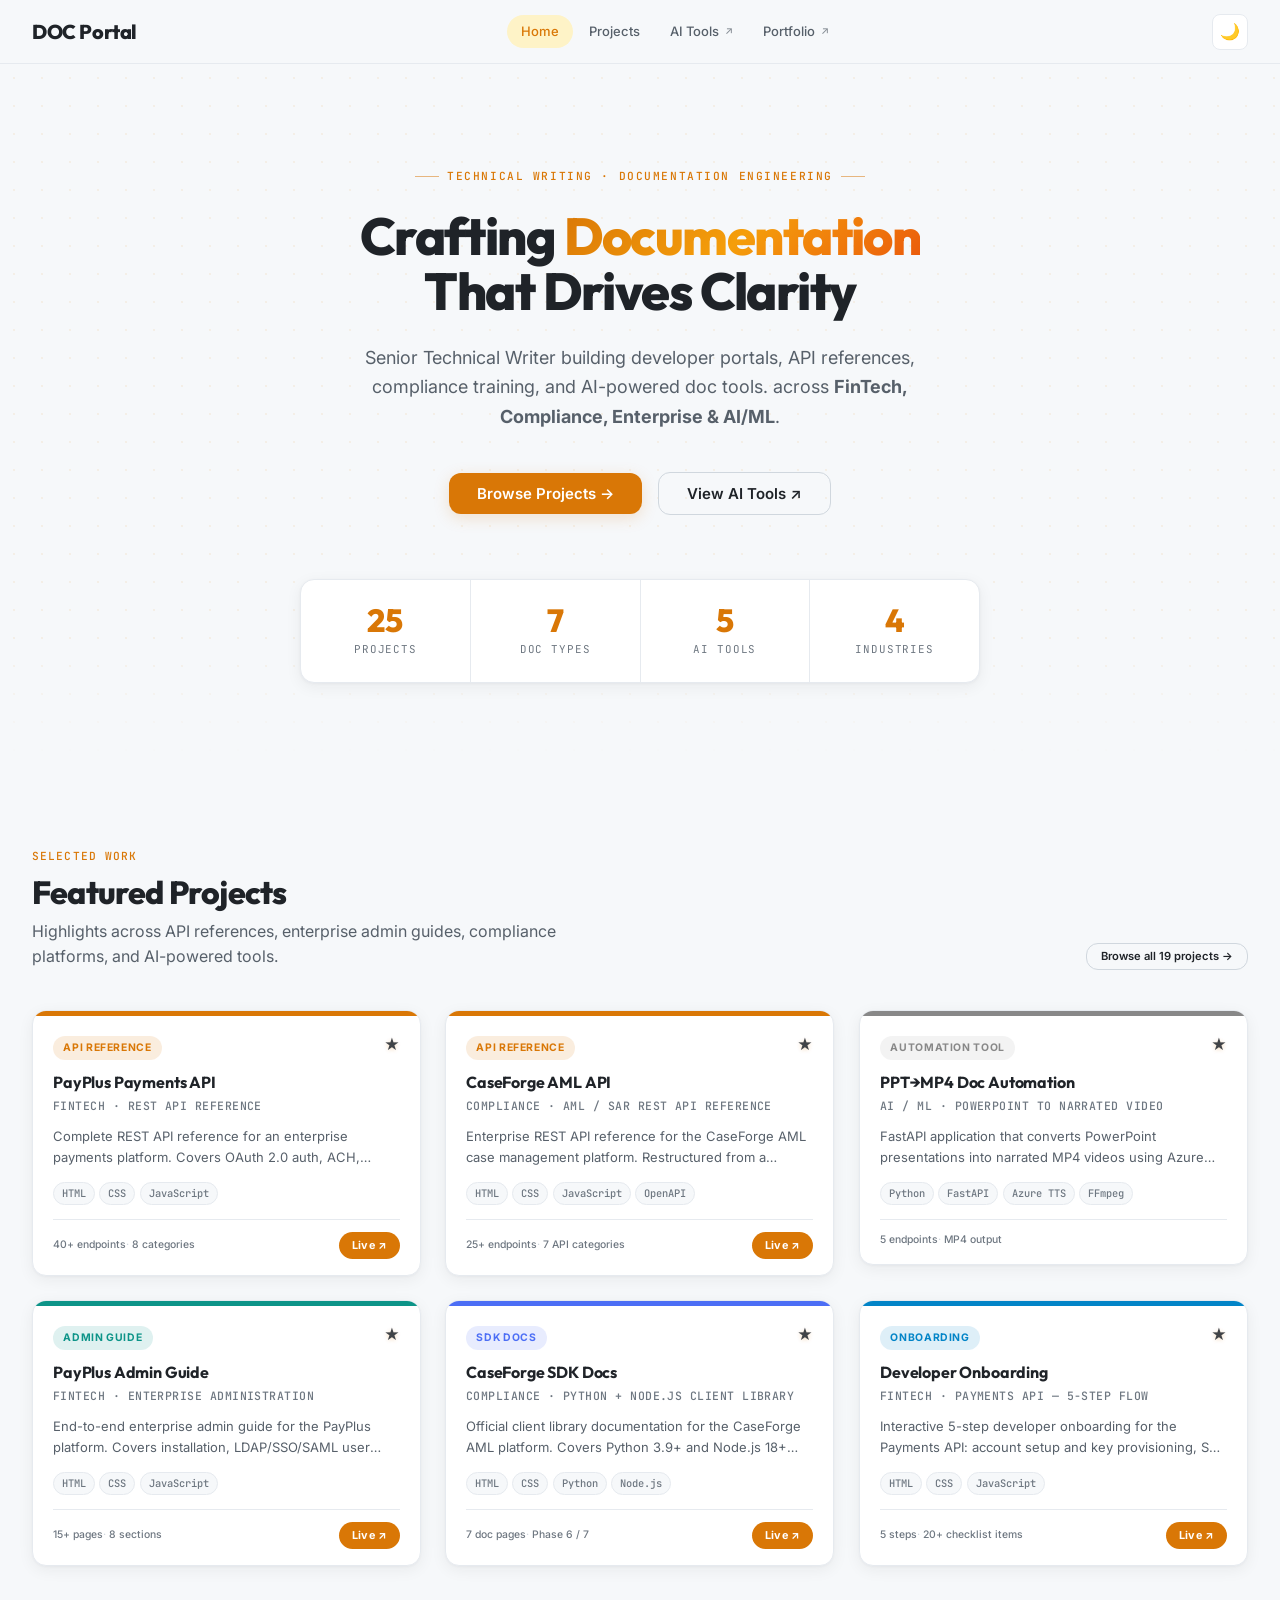
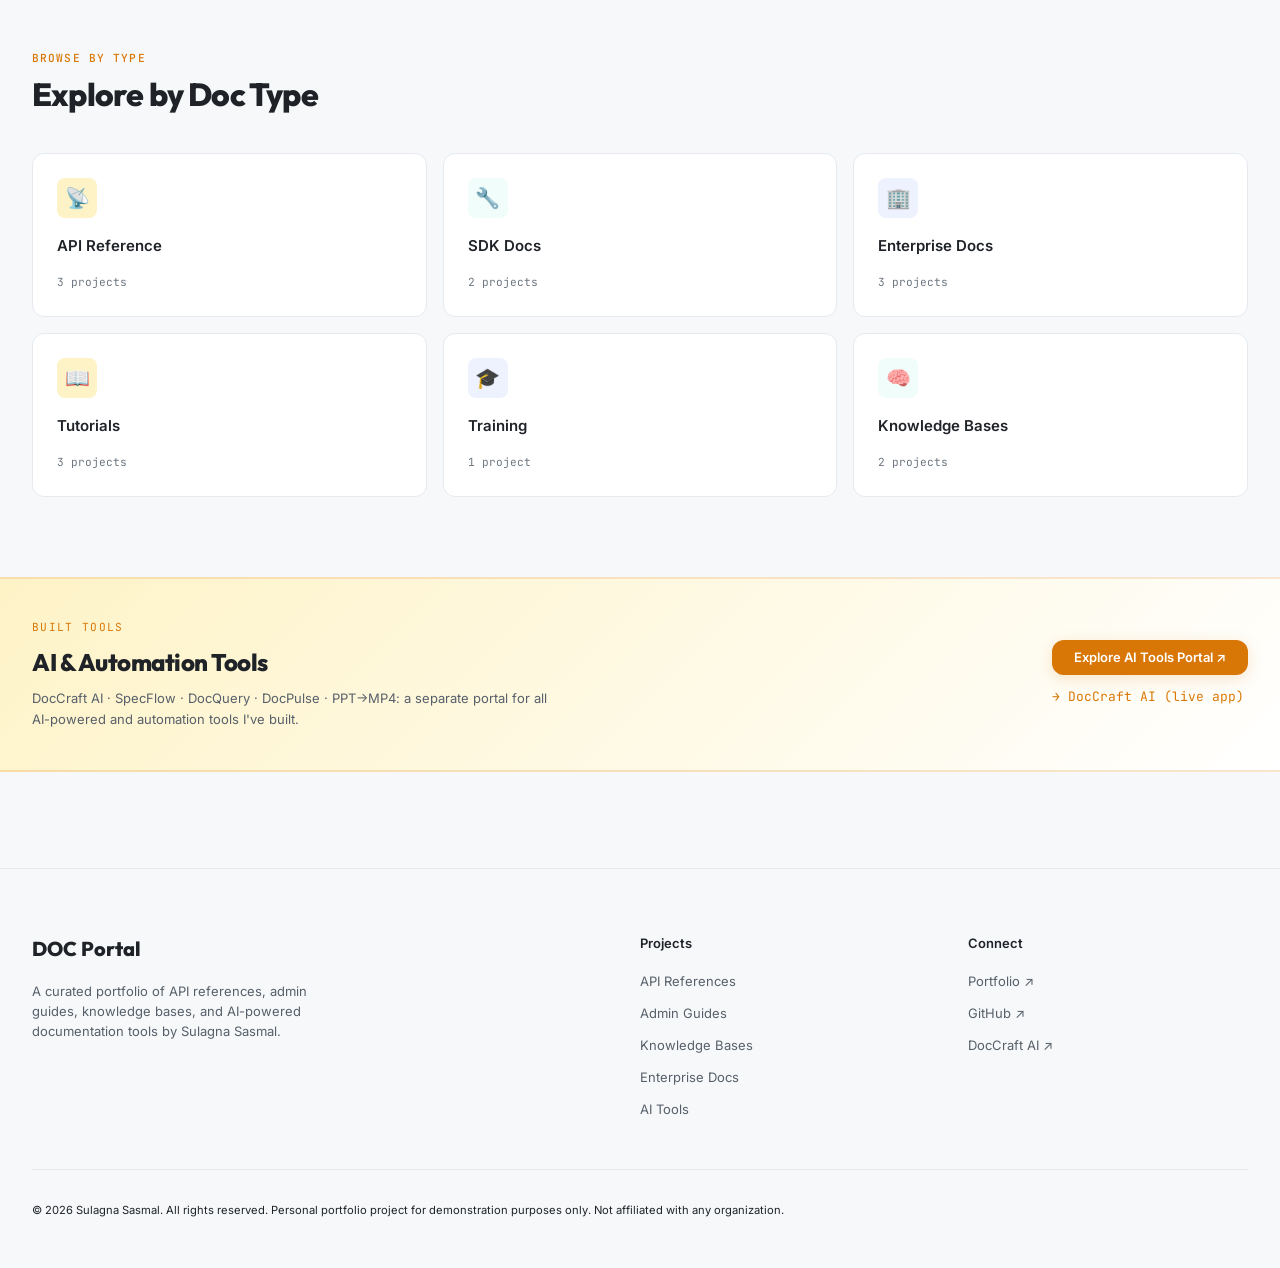
==== index.html @ cbc50df8 "feat: add footer legal line, dynamic year; fix em dashes in visible content - Add .footer-bottom CSS" ====
<!DOCTYPE html>
<html lang="en" data-theme="light">
<head>
  <meta charset="UTF-8" />
  <meta name="viewport" content="width=device-width, initial-scale=1.0" />
  <title>DOC Portal: Technical Documentation Portfolio by Sulagna Sasmal</title>
  <meta name="description" content="A curated portfolio of API references, admin guides, knowledge bases, and AI-powered documentation tools by Sulagna Sasmal, Technical Writer & Documentation Engineer." />

  <!-- Open Graph -->
  <meta property="og:title" content="DOC Portal: Technical Documentation Portfolio" />
  <meta property="og:description" content="API references, admin guides, knowledge bases, enterprise docs, and AI tools by Sulagna Sasmal." />
  <meta property="og:type" content="website" />

  <!-- Favicon -->
  <link rel="icon" href="data:image/svg+xml,<svg xmlns='http://www.w3.org/2000/svg' viewBox='0 0 32 32'><text y='26' font-size='28'>📚</text></svg>" />

  <!-- Styles -->
  <link rel="stylesheet" href="assets/css/tokens.css" />
  <link rel="stylesheet" href="assets/css/layout.css" />
  <link rel="stylesheet" href="assets/css/components.css" />

  <!-- Theme: apply before paint -->
  <script src="assets/js/theme.js"></script>
</head>
<body>

<!-- ══════════════════════════════════════════════════════════
     NAV
════════════════════════════════════════════════════════════ -->
<nav class="nav" role="navigation" aria-label="Main navigation">
  <div class="nav-inner">
    <a href="index.html" class="nav-brand">DOC Portal</a>
    <div class="nav-links">
      <a href="index.html"  class="nav-link active">Home</a>
      <a href="projects.html" class="nav-link">Projects</a>
      <a href="https://sulagnasasmal.github.io/ai-doc-tools/" class="nav-link nav-link-external" target="_blank" rel="noopener">AI Tools</a>
      <a href="https://sulagnasasmal.com/" class="nav-link nav-link-external" target="_blank" rel="noopener">Portfolio</a>
    </div>
    <div class="nav-actions">
      <button class="theme-toggle" id="theme-toggle" aria-label="Toggle theme">🌙</button>
    </div>
  </div>
</nav>

<!-- ══════════════════════════════════════════════════════════
     HERO — Full-width, centered, with dot-grid pattern
════════════════════════════════════════════════════════════ -->
<section class="hero">
  <div class="container" style="text-align:center;">

    <p class="hero-eyebrow">Technical Writing · Documentation Engineering</p>

    <h1 class="hero-title">
      Crafting <span class="gradient-word">Documentation</span><br/>
      That Drives Clarity
    </h1>

    <p class="hero-sub">
      Senior Technical Writer building developer portals, API references, compliance training, and AI-powered doc tools.
      across <strong>FinTech, Compliance, Enterprise &amp; AI/ML</strong>.
    </p>

    <div class="hero-ctas">
      <a href="projects.html" class="btn btn-primary" style="font-size:var(--text-base); padding:13px 28px;">
        Browse Projects →
      </a>
      <a href="https://sulagnasasmal.github.io/ai-doc-tools/" class="btn btn-outline" style="font-size:var(--text-base); padding:13px 28px;" target="_blank" rel="noopener">
        View AI Tools ↗
      </a>
    </div>

    <!-- Stats row -->
    <div class="hero-stats">
      <div class="hero-stat-item">
        <div class="hero-stat-num">25</div>
        <div class="hero-stat-label">Projects</div>
      </div>
      <div class="hero-stat-item">
        <div class="hero-stat-num">7</div>
        <div class="hero-stat-label">Doc Types</div>
      </div>
      <div class="hero-stat-item">
        <div class="hero-stat-num">5</div>
        <div class="hero-stat-label">AI Tools</div>
      </div>
      <div class="hero-stat-item">
        <div class="hero-stat-num">4</div>
        <div class="hero-stat-label">Industries</div>
      </div>
    </div>

  </div>
</section>

<!-- ══════════════════════════════════════════════════════════
     FEATURED WORK — 3-col card grid
════════════════════════════════════════════════════════════ -->
<section id="featured-projects" style="padding-top:var(--sp-10); padding-bottom:var(--sp-10);">
  <div class="container">

    <div class="section-header" style="display:flex; align-items:flex-end; justify-content:space-between; flex-wrap:wrap; gap:1rem; margin-bottom:var(--sp-5);">
      <div>
        <span class="section-eyebrow">Selected Work</span>
        <h2 class="section-title">Featured Projects</h2>
        <p class="section-sub">Highlights across API references, enterprise admin guides, compliance platforms, and AI-powered tools.</p>
      </div>
      <a href="projects.html" class="btn btn-outline btn-sm" style="flex-shrink:0;">Browse all 19 projects →</a>
    </div>

    <!-- Card grid — populated by inline script below -->
    <div class="featured-grid" id="featured-grid"></div>

  </div>
</section>

<!-- ══════════════════════════════════════════════════════════
     CATEGORY TILES — Browse by Type
════════════════════════════════════════════════════════════ -->
<section class="category-strip" style="padding-top:0; padding-bottom:var(--sp-10);">
  <div class="container">
    <div class="section-header">
      <span class="section-eyebrow">Browse by Type</span>
      <h2 class="section-title">Explore by Doc Type</h2>
    </div>
    <div class="category-grid">

      <button class="category-tile" onclick="location.href='projects.html?type=api'" aria-label="API Reference projects">
        <div class="category-tile-icon amber">📡</div>
        <div class="category-tile-label">API Reference</div>
        <div class="category-tile-count">3 projects</div>
      </button>

      <button class="category-tile" onclick="location.href='projects.html?type=sdk'" aria-label="SDK Docs projects">
        <div class="category-tile-icon teal">🔧</div>
        <div class="category-tile-label">SDK Docs</div>
        <div class="category-tile-count">2 projects</div>
      </button>

      <button class="category-tile" onclick="location.href='projects.html?type=enterprise'" aria-label="Enterprise Docs projects">
        <div class="category-tile-icon indigo">🏢</div>
        <div class="category-tile-label">Enterprise Docs</div>
        <div class="category-tile-count">3 projects</div>
      </button>

      <button class="category-tile" onclick="location.href='projects.html?type=tutorial'" aria-label="Tutorial projects">
        <div class="category-tile-icon amber">📖</div>
        <div class="category-tile-label">Tutorials</div>
        <div class="category-tile-count">3 projects</div>
      </button>

      <button class="category-tile" onclick="location.href='projects.html?type=training'" aria-label="Training projects">
        <div class="category-tile-icon indigo">🎓</div>
        <div class="category-tile-label">Training</div>
        <div class="category-tile-count">1 project</div>
      </button>

      <button class="category-tile" onclick="location.href='projects.html?type=kb'" aria-label="Knowledge Base projects">
        <div class="category-tile-icon teal">🧠</div>
        <div class="category-tile-label">Knowledge Bases</div>
        <div class="category-tile-count">2 projects</div>
      </button>

    </div>
  </div>
</section>

<!-- ══════════════════════════════════════════════════════════
     AI TOOLS TEASER STRIP
════════════════════════════════════════════════════════════ -->
<div style="background: linear-gradient(135deg, var(--amber-light, #fffbeb) 0%, var(--bg-card, #fff) 100%); border-top: 2px solid rgba(217,119,6,0.18); border-bottom: 2px solid rgba(217,119,6,0.18); padding: 2.5rem 0;">
  <div class="container">
    <div style="display:flex; align-items:center; justify-content:space-between; flex-wrap:wrap; gap:1.5rem;">
      <div>
        <p style="font-family:var(--font-mono); font-size:var(--text-xs); color:var(--amber); text-transform:uppercase; letter-spacing:.12em; margin-bottom:0.4rem;">Built Tools</p>
        <h2 style="font-family:var(--font-display); font-weight:800; font-size:var(--text-2xl); color:var(--text); letter-spacing:-0.02em; margin-bottom:0.4rem;">AI &amp; Automation Tools</h2>
        <p style="font-size:var(--text-sm); color:var(--text-secondary); max-width:520px;">
          DocCraft AI · SpecFlow · DocQuery · DocPulse · PPT→MP4: a separate portal for all AI-powered and automation tools I've built.
        </p>
      </div>
      <div style="display:flex; flex-direction:column; gap:0.75rem; align-items:flex-start;">
        <a href="https://sulagnasasmal.github.io/ai-doc-tools/" class="btn btn-primary" target="_blank" rel="noopener">Explore AI Tools Portal ↗</a>
        <a href="https://doccraft-ten.vercel.app/" style="font-size:var(--text-sm); color:var(--amber); text-decoration:none; font-family:var(--font-mono);" target="_blank" rel="noopener">→ DocCraft AI (live app)</a>
      </div>
    </div>
  </div>
</div>

<!-- ══════════════════════════════════════════════════════════
     FOOTER
════════════════════════════════════════════════════════════ -->
<footer class="footer">
  <div class="container">
    <div class="footer-inner">
      <div class="footer-brand">
        <div class="footer-logo">DOC Portal</div>
        <p class="footer-tagline">A curated portfolio of API references, admin guides, knowledge bases, and AI-powered documentation tools by Sulagna Sasmal.</p>
      </div>
      <div>
        <p class="footer-col-title">Projects</p>
        <ul class="footer-links">
          <li><a href="projects.html?type=api" class="footer-link">API References</a></li>
          <li><a href="projects.html?type=admin" class="footer-link">Admin Guides</a></li>
          <li><a href="projects.html?type=kb" class="footer-link">Knowledge Bases</a></li>
          <li><a href="projects.html?type=enterprise" class="footer-link">Enterprise Docs</a></li>
          <li><a href="projects.html?type=ai-tool" class="footer-link">AI Tools</a></li>
        </ul>
      </div>
      <div>
        <p class="footer-col-title">Connect</p>
        <ul class="footer-links">
          <li><a href="https://sulagnasasmal.com/" class="footer-link" target="_blank" rel="noopener">Portfolio ↗</a></li>
          <li><a href="https://github.com/sulagnasasmal" class="footer-link" target="_blank" rel="noopener">GitHub ↗</a></li>
          <li><a href="https://doccraft-ten.vercel.app/" class="footer-link" target="_blank" rel="noopener">DocCraft AI ↗</a></li>
        </ul>
      </div>
    </div>
    <div class="footer-bottom">
      <span>&copy; <span id="footer-yr"></span> Sulagna Sasmal. All rights reserved. Personal portfolio project for demonstration purposes only. Not affiliated with any organization.</span>
    </div>
  </div>
</footer>
<script>var e=document.getElementById("footer-yr");if(e)e.textContent=new Date().getFullYear();</script>

<!-- ══════════════════════════════════════════════════════════
     FEATURED PROJECTS — inline script (no external deps)
════════════════════════════════════════════════════════════ -->
<script>
(function(){
  var TM = {
    'api':        { l:'API Reference',    c:'#d97706', b:'rgba(217,119,6,0.13)',  rgb:'217,119,6'   },
    'sdk':        { l:'SDK Docs',         c:'#4c6ef5', b:'rgba(76,110,245,0.13)', rgb:'76,110,245'  },
    'admin':      { l:'Admin Guide',      c:'#0d9488', b:'rgba(13,148,136,0.13)', rgb:'13,148,136'  },
    'onboarding': { l:'Onboarding',       c:'#0284c7', b:'rgba(2,132,199,0.13)',  rgb:'2,132,199'   },
    'tutorial':   { l:'Tutorial',         c:'#059669', b:'rgba(5,150,105,0.13)',  rgb:'5,150,105'   },
    'training':   { l:'Training',         c:'#7c3aed', b:'rgba(124,58,237,0.13)', rgb:'124,58,237'  },
    'kb':         { l:'Knowledge Base',   c:'#1d4ed8', b:'rgba(29,78,216,0.13)',  rgb:'29,78,216'   },
    'enterprise': { l:'Enterprise Docs',  c:'#475569', b:'rgba(71,85,105,0.13)',  rgb:'71,85,105'   },
    'ai-tool':    { l:'AI Tool',          c:'#6d28d9', b:'rgba(109,40,217,0.13)', rgb:'109,40,217'  },
    'strategy':   { l:'Content Strategy', c:'#ea580c', b:'rgba(234,88,12,0.13)',  rgb:'234,88,12'   }
  };

  function esc(s){ return String(s||'').replace(/&/g,'&amp;').replace(/</g,'&lt;').replace(/>/g,'&gt;').replace(/"/g,'&quot;'); }

  function buildCard(p){
    var m = TM[p.type_key] || { l:p.type, c:'#888', b:'rgba(136,136,136,0.1)', rgb:'136,136,136' };
    var techs = (p.techs||[]).slice(0,5).map(function(t){
      return '<span class="tech-chip">' + esc(t) + '</span>';
    }).join('');
    var stats = [p.stats && p.stats.label1, p.stats && p.stats.label2]
      .filter(Boolean)
      .map(function(s){ return '<span class="stat-pill">' + esc(s) + '</span>'; })
      .join('');
    var liveBtn = p.live_url
      ? '<a href="' + esc(p.live_url) + '" class="card-live" target="_blank" rel="noopener">Live ↗</a>'
      : '';

    var el = document.createElement('article');
    el.className = 'card';
    el.setAttribute('role', 'listitem');
    el.style.setProperty('--tc', m.c);
    el.style.setProperty('--tc-rgb', m.rgb || '136,136,136');

    el.innerHTML =
      '<div class="card-top-bar"></div>' +
      '<div class="card-body">' +
        '<div class="card-head">' +
          '<span class="type-badge" style="background:' + m.b + ';color:' + m.c + '">' + esc(m.l) + '</span>' +
          '<span class="featured-star" title="Featured">★</span>' +
        '</div>' +
        '<h3 class="card-title">' + esc(p.title) + '</h3>' +
        '<p class="card-sub">' + esc(p.industry) + ' · ' + esc(p.subtitle) + '</p>' +
        '<p class="card-desc">' + esc(p.description) + '</p>' +
        '<div class="card-techs">' + techs + '</div>' +
        '<div class="card-footer">' +
          '<div class="card-stats">' + stats + '</div>' +
          liveBtn +
        '</div>' +
      '</div>';

    return el;
  }

  fetch('data/projects.json')
    .then(function(r){ return r.json(); })
    .then(function(d){
      var grid = document.getElementById('featured-grid');
      if(!grid) return;

      var featured = (d.projects||[])
        .filter(function(p){ return p.featured === true; })
        .slice(0, 6);

      featured.forEach(function(p){ grid.appendChild(buildCard(p)); });
    })
    .catch(function(){
      // Silently fail — hero still looks fine without the cards
    });
})();
</script>

</body>
</html>
---- assets/css/tokens.css ----
/* ============================================================
   Doc-Portal — Design Tokens
   Theme: Portfolio Light + Amber (mirrors sulagnasasmal.com)
   Fonts: Outfit (headings) · Inter (body) · JetBrains Mono (code)
   ============================================================ */

/* Google Fonts import */
@import url('https://fonts.googleapis.com/css2?family=Outfit:wght@400;500;600;700;800&family=Inter:wght@400;500;600&family=JetBrains+Mono:wght@400;500&display=swap');

:root {
  /* ── Colour: Surfaces ── */
  --bg:             #f6f8fa;
  --bg-card:        #ffffff;
  --bg-elevated:    #ffffff;
  --bg-subtle:      #f0f6ff;

  /* ── Colour: Text ── */
  --text:           #1f2328;
  --text-secondary: #57606a;
  --text-muted:     #6e7781;
  --text-inverse:   #f6f8fa;

  /* ── Colour: Brand / Accent ── */
  --amber:          #d97706;
  --amber-hover:    #b45309;
  --amber-light:    #fef3c7;
  --amber-ring:     rgba(217, 119, 6, 0.25);

  /* ── Colour: Secondary accent (DocCraft indigo) ── */
  --indigo:         #4c6ef5;
  --indigo-hover:   #4263eb;
  --indigo-light:   #eef2ff;

  /* ── Colour: Teal (skill/category badges) ── */
  --teal:           #0d9488;
  --teal-light:     #f0fdfa;

  /* ── Colour: Status ── */
  --success:        #1a7f37;
  --success-light:  #dafbe1;
  --warning:        #9a6700;
  --warning-light:  #fff8c5;
  --error:          #cf222e;
  --error-light:    #ffebe9;

  /* ── Colour: Borders ── */
  --border:         #d0d7de;
  --border-light:   #e6eaef;
  --border-focus:   var(--amber);

  /* ── Colour: Traffic-light dots (macOS terminal panel) ── */
  --dot-red:    #ff5f57;
  --dot-yellow: #febc2e;
  --dot-green:  #28c840;

  /* ── Colour: Dark code island ── */
  --code-bg:    #0f172a;
  --code-text:  #e2e8f0;
  --code-key:   #7dd3fc;
  --code-str:   #86efac;
  --code-num:   #fdba74;
  --code-bool:  #c4b5fd;

  /* ── Type ── */
  --font-display: 'Outfit', system-ui, sans-serif;
  --font-body:    'Inter', system-ui, sans-serif;
  --font-mono:    'JetBrains Mono', 'Cascadia Code', monospace;

  /* ── Scale ── */
  --text-xs:   0.7rem;    /* 11.2px */
  --text-sm:   0.8125rem; /* 13px */
  --text-base: 0.9375rem; /* 15px */
  --text-md:   1rem;      /* 16px */
  --text-lg:   1.125rem;  /* 18px */
  --text-xl:   1.25rem;   /* 20px */
  --text-2xl:  1.5rem;    /* 24px */
  --text-3xl:  2rem;      /* 32px */
  --text-4xl:  2.5rem;    /* 40px */
  --text-5xl:  3.25rem;   /* 52px */

  /* ── Spacing (base-8) ── */
  --sp-1: 0.5rem;   /* 8px */
  --sp-2: 1rem;     /* 16px */
  --sp-3: 1.5rem;   /* 24px */
  --sp-4: 2rem;     /* 32px */
  --sp-5: 2.5rem;   /* 40px */
  --sp-6: 3rem;     /* 48px */
  --sp-8: 4rem;     /* 64px */
  --sp-10: 5rem;    /* 80px */
  --sp-12: 6rem;    /* 96px */

  /* ── Radii ── */
  --radius-sm:  6px;
  --radius:     8px;
  --radius-md:  10px;
  --radius-lg:  12px;
  --radius-xl:  16px;
  --radius-full: 9999px;

  /* ── Card radius (premium feel) ── */
  --card-radius: 14px;

  /* ── Shadows ── */
  --shadow-sm:        0 1px 3px rgba(31,35,40,0.06), 0 1px 2px rgba(31,35,40,0.04);
  --shadow-card:      0 1px 3px rgba(31,35,40,0.04), 0 4px 16px rgba(31,35,40,0.06);
  --shadow-card-hover:0 8px 24px rgba(31,35,40,0.10), 0 20px 48px rgba(31,35,40,0.08);
  --shadow-hover:     0 4px 12px rgba(31,35,40,0.10), 0 12px 32px rgba(31,35,40,0.10);
  --shadow-amber:     0 4px 16px rgba(217,119,6,0.18);

  /* ── Layout ── */
  --nav-h:       64px;
  --content-max: 1280px;
  --content-mid: 800px;
  --sidebar-w:   260px;

  /* ── Transitions ── */
  --ease:        cubic-bezier(0.16, 1, 0.3, 1);
  --duration:    0.22s;
}

/* ── Dark mode override ── */
[data-theme="dark"] {
  --bg:             #0d1117;
  --bg-card:        #161b22;
  --bg-elevated:    #21262d;
  --bg-subtle:      #1c2128;

  --text:           #e6edf3;
  --text-secondary: #8b949e;
  --text-muted:     #6e7681;
  --text-inverse:   #0d1117;

  --amber-light:    rgba(217, 119, 6, 0.15);
  --amber-hover:    #f59e0b;
  --indigo-light:   rgba(76, 110, 245, 0.15);
  --teal-light:     rgba(13, 148, 136, 0.15);

  --border:         #30363d;
  --border-light:   #21262d;

  --success-light:  rgba(26, 127, 55, 0.15);
  --warning-light:  rgba(154, 103, 0, 0.15);
  --error-light:    rgba(207, 34, 46, 0.15);

  --shadow-sm:        0 1px 3px rgba(0,0,0,0.3);
  --shadow-card:      0 1px 3px rgba(0,0,0,0.3), 0 4px 16px rgba(0,0,0,0.2);
  --shadow-card-hover:0 8px 24px rgba(0,0,0,0.45), 0 20px 48px rgba(0,0,0,0.35);
  --shadow-hover:     0 4px 12px rgba(0,0,0,0.4), 0 12px 32px rgba(0,0,0,0.3);
}

/* ── Base reset ── */
*, *::before, *::after { box-sizing: border-box; margin: 0; padding: 0; }

html {
  scroll-behavior: smooth;
  -webkit-text-size-adjust: 100%;
}

body {
  font-family: var(--font-body);
  font-size: var(--text-base);
  line-height: 1.6;
  color: var(--text);
  background: var(--bg);
  -webkit-font-smoothing: antialiased;
  transition: background var(--duration) var(--ease), color var(--duration) var(--ease);
}

a { color: inherit; text-decoration: none; }
img, svg { display: block; max-width: 100%; }
button { cursor: pointer; font: inherit; border: none; background: none; }
ul, ol { list-style: none; }
---- assets/css/layout.css ----
/* ============================================================
   Doc-Portal — Layout
   ============================================================ */

/* ── Nav ── */
.nav {
  position: sticky;
  top: 0;
  z-index: 100;
  height: var(--nav-h);
  background: rgba(246, 248, 250, 0.92);
  border-bottom: 1px solid var(--border-light);
  backdrop-filter: blur(16px);
  -webkit-backdrop-filter: blur(16px);
  transition: background var(--duration) var(--ease),
              border-color var(--duration) var(--ease);
}

[data-theme="dark"] .nav {
  background: rgba(13, 17, 23, 0.92);
}

.nav-inner {
  max-width: var(--content-max);
  margin: 0 auto;
  padding: 0 var(--sp-4);
  height: 100%;
  display: flex;
  align-items: center;
  justify-content: space-between;
  gap: var(--sp-3);
}

.nav-brand {
  display: flex;
  align-items: center;
  gap: var(--sp-1);
  font-family: var(--font-display);
  font-weight: 800;
  font-size: var(--text-xl);
  color: var(--text);
  letter-spacing: -0.02em;
  flex-shrink: 0;
}

.nav-brand-dot { color: var(--amber); }

.nav-links {
  display: flex;
  align-items: center;
  gap: 2px;
}

.nav-link {
  display: flex;
  align-items: center;
  gap: 6px;
  padding: 6px 14px;
  border-radius: var(--radius-full);
  font-size: var(--text-sm);
  font-weight: 500;
  color: var(--text-secondary);
  transition: color var(--duration) var(--ease),
              background var(--duration) var(--ease);
}

.nav-link:hover {
  color: var(--text);
  background: var(--bg-card);
}

.nav-link.active {
  color: var(--amber);
  background: var(--amber-light);
}

.nav-link-external::after {
  content: '↗';
  font-size: 0.65rem;
  opacity: 0.7;
}

.nav-actions {
  display: flex;
  align-items: center;
  gap: var(--sp-1);
}

/* ── Container ── */
.container {
  max-width: var(--content-max);
  margin: 0 auto;
  padding: 0 var(--sp-4);
}

/* ── Section ── */
section {
  padding: var(--sp-10) 0;
}

section + section {
  padding-top: 0;
}

.section-header {
  margin-bottom: var(--sp-5);
}

.section-eyebrow {
  display: inline-block;
  font-family: var(--font-mono);
  font-size: var(--text-xs);
  font-weight: 500;
  letter-spacing: 0.1em;
  text-transform: uppercase;
  color: var(--amber);
  margin-bottom: var(--sp-1);
}

.section-title {
  font-family: var(--font-display);
  font-weight: 800;
  font-size: var(--text-3xl);
  line-height: 1.15;
  letter-spacing: -0.025em;
  color: var(--text);
}

.section-sub {
  margin-top: var(--sp-1);
  font-size: var(--text-md);
  color: var(--text-secondary);
  max-width: 600px;
}

/* ── Hero (index.html full-width) ── */
.hero {
  position: relative;
  padding: var(--sp-12) 0 var(--sp-10);
  overflow: hidden;
}

/* Subtle dot-grid background */
.hero::before {
  content: '';
  position: absolute;
  inset: 0;
  background-image: radial-gradient(circle, rgba(217,119,6,0.08) 1px, transparent 1px);
  background-size: 28px 28px;
  pointer-events: none;
  z-index: 0;
}

/* Fade-out gradient at bottom edge */
.hero::after {
  content: '';
  position: absolute;
  bottom: 0;
  left: 0;
  right: 0;
  height: 120px;
  background: linear-gradient(to bottom, transparent, var(--bg));
  pointer-events: none;
  z-index: 1;
}

/* Dark mode inherits var(--bg) from the light-mode rule above — no override needed */

.hero .container {
  position: relative;
  z-index: 2;
  text-align: center;
  max-width: 860px;
}

.hero-eyebrow {
  font-family: var(--font-mono);
  font-size: var(--text-xs);
  font-weight: 500;
  letter-spacing: 0.14em;
  text-transform: uppercase;
  color: var(--amber);
  margin-bottom: var(--sp-3);
  display: inline-flex;
  align-items: center;
  gap: 0.5rem;
}

.hero-eyebrow::before,
.hero-eyebrow::after {
  content: '';
  display: inline-block;
  width: 24px;
  height: 1px;
  background: var(--amber);
  opacity: 0.5;
}

.hero-title {
  font-family: var(--font-display);
  font-weight: 800;
  font-size: var(--text-5xl);
  line-height: 1.05;
  letter-spacing: -0.03em;
  color: var(--text);
  margin-bottom: var(--sp-3);
}

/* Gradient text on the key word */
.hero-title .gradient-word {
  background: linear-gradient(135deg, #d97706 0%, #f59e0b 50%, #ea580c 100%);
  -webkit-background-clip: text;
  -webkit-text-fill-color: transparent;
  background-clip: text;
}

.hero-sub {
  font-size: var(--text-lg);
  line-height: 1.65;
  color: var(--text-secondary);
  max-width: 560px;
  margin: 0 auto var(--sp-5);
}

.hero-ctas {
  display: flex;
  align-items: center;
  justify-content: center;
  gap: var(--sp-2);
  flex-wrap: wrap;
  margin-bottom: var(--sp-8);
}

/* ── Hero Stats Row ── */
.hero-stats {
  display: flex;
  align-items: center;
  justify-content: center;
  gap: 0;
  flex-wrap: wrap;
  border: 1px solid var(--border-light);
  border-radius: var(--card-radius);
  background: var(--bg-card);
  box-shadow: var(--shadow-card);
  overflow: hidden;
  max-width: 680px;
  margin: 0 auto;
}

.hero-stat-item {
  flex: 1;
  min-width: 120px;
  padding: var(--sp-3) var(--sp-2);
  text-align: center;
  border-right: 1px solid var(--border-light);
  position: relative;
}

.hero-stat-item:last-child {
  border-right: none;
}

.hero-stat-num {
  font-family: var(--font-display);
  font-weight: 800;
  font-size: var(--text-3xl);
  color: var(--amber);
  line-height: 1;
  margin-bottom: 0.3rem;
}

.hero-stat-label {
  font-family: var(--font-mono);
  font-size: 0.68rem;
  text-transform: uppercase;
  letter-spacing: 0.08em;
  color: var(--text-muted);
}

/* ── Featured Work grid (index.html) ── */
.featured-grid {
  display: grid;
  grid-template-columns: repeat(3, 1fr);
  gap: 1.5rem;
  align-items: start;
}

/* ── Category tiles ── */
.category-strip { padding: var(--sp-6) 0; }

.category-grid {
  display: grid;
  grid-template-columns: repeat(3, 1fr);
  gap: var(--sp-2);
}


/* ── Footer ── */
.footer {
  padding: var(--sp-8) 0 var(--sp-6);
  border-top: 1px solid var(--border-light);
  margin-top: var(--sp-12);
}

.footer-inner {
  display: grid;
  grid-template-columns: 2fr 1fr 1fr;
  gap: var(--sp-6);
  margin-bottom: var(--sp-6);
}

.footer-bottom {
  border-top: 1px solid var(--border-light);
  padding-top: var(--sp-4);
  display: flex;
  align-items: center;
  justify-content: space-between;
  gap: var(--sp-3);
  font-size: var(--text-xs);
  color: var(--text-tertiary);
}

/* ══════════════════════════════════════════════════════════
   PROJECTS PAGE — Topbar layout (no sidebar)
   ══════════════════════════════════════════════════════════ */

/* Sticky topbar: title + stats + search + filter pills */
.projects-topbar {
  background: var(--bg-card);
  border-bottom: 1px solid var(--border-light);
  padding: 1.1rem 0 0;
  position: sticky;
  top: var(--nav-h);
  z-index: 90;
  transition: background var(--duration) var(--ease);
}

[data-theme="dark"] .projects-topbar {
  background: rgba(22, 27, 34, 0.96);
}

.topbar-row {
  display: flex;
  align-items: center;
  justify-content: space-between;
  gap: 1.5rem;
  flex-wrap: wrap;
  margin-bottom: 0.85rem;
}

.topbar-meta { display: flex; flex-direction: column; gap: 0.1rem; }

.topbar-title {
  font-family: var(--font-display);
  font-weight: 800;
  font-size: var(--text-xl);
  color: var(--text);
  letter-spacing: -0.02em;
}

.topbar-stats {
  display: flex;
  align-items: center;
  gap: 0.45rem;
  font-size: var(--text-xs);
  font-family: var(--font-mono);
}

.topbar-count { color: var(--amber); font-weight: 700; }
.topbar-dim   { color: var(--text-muted); }
.topbar-sep   { color: var(--border); }

/* Topbar search */
.topbar-search-wrap {
  position: relative;
  width: 240px;
  flex-shrink: 0;
}

.topbar-search-icon {
  position: absolute;
  left: 10px;
  top: 50%;
  transform: translateY(-50%);
  width: 14px;
  height: 14px;
  color: var(--text-muted);
  pointer-events: none;
}

.topbar-search-input {
  width: 100%;
  padding: 0.5rem 2rem 0.5rem 2.1rem;
  font-size: 0.8rem;
  font-family: var(--font-body);
  border: 1.5px solid var(--border);
  border-radius: var(--radius-md);
  background: var(--bg);
  color: var(--text);
  outline: none;
  transition: border-color var(--duration), box-shadow var(--duration);
}

.topbar-search-input:focus {
  border-color: var(--amber);
  box-shadow: 0 0 0 3px var(--amber-ring);
}

.topbar-search-input::placeholder { color: var(--text-muted); }

.topbar-search-clear {
  position: absolute;
  right: 8px;
  top: 50%;
  transform: translateY(-50%);
  width: 18px;
  height: 18px;
  border-radius: 50%;
  background: var(--border);
  color: var(--text-secondary);
  font-size: 11px;
  display: flex;
  align-items: center;
  justify-content: center;
  cursor: pointer;
  line-height: 1;
  transition: background var(--duration);
  border: none;
}

.topbar-search-clear:hover { background: var(--border); }
.topbar-search-clear.hidden { display: none; }

/* Filter pills row */
.filter-pills-row {
  display: flex;
  align-items: center;
  gap: 0.35rem;
  width: 100%;           /* constrain to container — prevents page-level overflow */
  overflow-x: auto;
  overflow-y: visible;
  scrollbar-width: none;
  -webkit-overflow-scrolling: touch;
  flex-wrap: nowrap;
  padding-bottom: 0.85rem; /* unified bottom breathing room */
}

.filter-pills-row::-webkit-scrollbar { display: none; }

.filter-pills {
  display: flex;
  align-items: center;
  gap: 0.25rem;
  flex-shrink: 0;
}

.filter-pills-divider {
  width: 1px;
  height: 18px;
  background: var(--border-light);
  flex-shrink: 0;
  margin: 0 0.15rem;
}

.filter-pill {
  display: inline-flex;
  align-items: center;
  gap: 0.28rem;
  padding: 0.26rem 0.72rem;
  border-radius: var(--radius-full);
  font-size: 0.7rem;
  font-weight: 600;
  white-space: nowrap;
  cursor: pointer;
  border: 1.5px solid var(--border-light);
  background: transparent;
  color: var(--text-secondary);
  transition: all var(--duration) var(--ease);
}

.filter-pill:hover {
  border-color: var(--amber);
  color: var(--amber);
  background: var(--amber-light);
}

.filter-pill.active {
  background: var(--amber);
  color: #fff;
  border-color: var(--amber);
  box-shadow: 0 2px 8px rgba(217,119,6,0.3);
}

[data-theme="dark"] .filter-pill.active {
  box-shadow: 0 2px 8px rgba(217,119,6,0.45);
}

.filter-pill-dot {
  width: 6px;
  height: 6px;
  border-radius: 50%;
  flex-shrink: 0;
  opacity: 0.85;
}

.filter-pill.active .filter-pill-dot {
  background: rgba(255,255,255,0.7) !important;
}

.filter-pill-count {
  font-size: 0.6rem;
  opacity: 0.7;
  font-family: var(--font-mono);
}

.pill-clear {
  white-space: nowrap;
  padding: 0.26rem 0.72rem;
  border-radius: var(--radius-full);
  font-size: 0.7rem;
  font-weight: 600;
  color: var(--amber);
  background: var(--amber-light);
  border: 1.5px solid rgba(217,119,6,0.25);
  cursor: pointer;
  flex-shrink: 0;
  transition: all var(--duration);
}

.pill-clear:hover { background: rgba(217,119,6,0.2); }
.pill-clear.hidden { display: none; }

/* ── AI Tools reference promo box ── */
.ai-tools-ref-box {
  margin-top: 3rem;
  border: 1.5px solid rgba(109,40,217,0.18);
  border-radius: var(--radius-lg);
  background: linear-gradient(135deg,
    rgba(109,40,217,0.05) 0%,
    rgba(217,119,6,0.04) 100%);
  padding: 1.75rem 2rem;
  transition: border-color var(--duration);
}

.ai-tools-ref-box:hover {
  border-color: rgba(109,40,217,0.3);
}

[data-theme="dark"] .ai-tools-ref-box {
  background: linear-gradient(135deg,
    rgba(109,40,217,0.09) 0%,
    rgba(217,119,6,0.06) 100%);
}

.ai-tools-ref-inner {
  display: flex;
  align-items: center;
  justify-content: space-between;
  gap: 1.5rem;
  flex-wrap: wrap;
}

.ai-tools-ref-left { flex: 1; min-width: 240px; }

.ai-tools-ref-eyebrow {
  display: block;
  font-family: var(--font-mono);
  font-size: 0.64rem;
  font-weight: 600;
  letter-spacing: 0.1em;
  text-transform: uppercase;
  color: #6d28d9;
  margin-bottom: 0.35rem;
}

[data-theme="dark"] .ai-tools-ref-eyebrow { color: #a78bfa; }

.ai-tools-ref-title {
  font-family: var(--font-display);
  font-weight: 800;
  font-size: var(--text-lg);
  color: var(--text);
  margin-bottom: 0.35rem;
  letter-spacing: -0.02em;
}

.ai-tools-ref-desc {
  font-size: var(--text-sm);
  color: var(--text-secondary);
  line-height: 1.6;
  margin-bottom: 0.75rem;
}

.ai-tools-ref-chips {
  display: flex;
  flex-wrap: wrap;
  gap: 0.35rem;
}

.ai-tools-ref-chip {
  display: inline-flex;
  align-items: center;
  gap: 0.25rem;
  padding: 0.2rem 0.55rem;
  border-radius: var(--radius-full);
  font-size: 0.68rem;
  font-weight: 600;
  background: rgba(109,40,217,0.1);
  color: #6d28d9;
  border: 1px solid rgba(109,40,217,0.2);
}

[data-theme="dark"] .ai-tools-ref-chip {
  background: rgba(109,40,217,0.18);
  color: #a78bfa;
  border-color: rgba(109,40,217,0.3);
}

.ai-tools-ref-cta {
  display: inline-flex;
  align-items: center;
  gap: 0.4rem;
  padding: 0.65rem 1.4rem;
  border-radius: var(--radius-md);
  background: #6d28d9;
  color: #fff;
  font-size: var(--text-sm);
  font-weight: 700;
  text-decoration: none;
  white-space: nowrap;
  flex-shrink: 0;
  transition: background var(--duration), box-shadow var(--duration);
  box-shadow: 0 2px 10px rgba(109,40,217,0.35);
}

.ai-tools-ref-cta:hover {
  background: #5b21b6;
  box-shadow: 0 4px 16px rgba(109,40,217,0.45);
}

/* Projects main content */
.projects-main {
  padding-top: 2.5rem;
  padding-bottom: 5rem;
}

/* Card grid — full width */
#grid {
  display: grid;
  grid-template-columns: repeat(3, 1fr);
  gap: 1.5rem;
  align-items: start;
}

#grid[hidden] { display: none; }

/* Empty state */
#empty { text-align: center; padding: 5rem 1rem; }
#empty[hidden] { display: none; }

/* ── Responsive ── */
@media (max-width: 960px) {
  #grid { grid-template-columns: repeat(2, 1fr); }
  .topbar-search-wrap { width: 200px; }
}

@media (max-width: 600px) {
  #grid { grid-template-columns: 1fr; }
  .topbar-search-wrap { width: 100%; }
  .topbar-row { flex-direction: column; align-items: flex-start; gap: 0.75rem; }
}

/* ── Responsive: index.html hero ── */
@media (max-width: 1024px) {
  .hero-title { font-size: var(--text-4xl); }
  .featured-grid { grid-template-columns: repeat(2, 1fr); }
  .stats-grid { grid-template-columns: repeat(2, 1fr); }
  .project-grid { grid-template-columns: repeat(2, 1fr); }
  .category-grid { grid-template-columns: repeat(2, 1fr); }
  .footer-inner { grid-template-columns: 1fr 1fr; }
}

@media (max-width: 680px) {
  .container { padding: 0 var(--sp-2); }
  .nav-inner { padding: 0 var(--sp-2); }
  .hero { padding: var(--sp-8) 0 var(--sp-6); }
  .hero-title { font-size: var(--text-3xl); }
  .hero-sub { font-size: var(--text-base); }
  .hero-stats { border-radius: var(--radius-lg); }
  .hero-stat-item { min-width: 100px; padding: var(--sp-2) var(--sp-1); }
  .hero-stat-num { font-size: var(--text-2xl); }
  .featured-grid { grid-template-columns: 1fr; }
  .project-grid { grid-template-columns: 1fr; }
  .stats-grid { grid-template-columns: repeat(2, 1fr); }
  .category-grid { grid-template-columns: repeat(2, 1fr); }
  .footer-inner { grid-template-columns: 1fr; }
  .nav-links { display: none; }
  .footer-bottom { flex-direction: column; gap: var(--sp-2); text-align: center; }
}
---- assets/css/components.css ----
/* ============================================================
   Doc-Portal — Components
   ============================================================ */

/* ── Buttons ── */
.btn {
  display: inline-flex;
  align-items: center;
  gap: 8px;
  padding: 11px 22px;
  border-radius: var(--radius-lg);
  font-family: var(--font-body);
  font-weight: 600;
  font-size: var(--text-sm);
  line-height: 1;
  transition: all var(--duration) var(--ease);
  white-space: nowrap;
}

.btn-primary {
  background: var(--amber);
  color: #fff;
  box-shadow: var(--shadow-amber);
}

.btn-primary:hover {
  background: var(--amber-hover);
  transform: translateY(-1px);
  box-shadow: 0 6px 20px rgba(217,119,6,0.28);
}

.btn-primary:active { transform: translateY(0); }

.btn-outline {
  background: transparent;
  color: var(--text);
  border: 1.5px solid var(--border);
}

.btn-outline:hover {
  border-color: var(--amber);
  color: var(--amber);
  background: var(--amber-light);
}

.btn-ghost {
  background: transparent;
  color: var(--amber);
  padding: 11px 18px;
}

.btn-ghost:hover { background: var(--amber-light); }

.btn-sm {
  padding: 7px 14px;
  font-size: var(--text-xs);
}

.btn-indigo {
  background: var(--indigo);
  color: #fff;
  box-shadow: 0 4px 16px rgba(76,110,245,0.28);
}

.btn-indigo:hover {
  background: var(--indigo-hover);
  transform: translateY(-1px);
}

.btn-icon {
  padding: 9px;
  border-radius: var(--radius);
  color: var(--text-secondary);
  transition: all var(--duration) var(--ease);
}

.btn-icon:hover {
  background: var(--bg-card);
  color: var(--text);
}

/* ── Category tiles ── */
.category-tile {
  display: flex;
  flex-direction: column;
  gap: var(--sp-2);
  padding: var(--sp-3);
  background: var(--bg-card);
  border: 1.5px solid var(--border-light);
  border-radius: var(--radius-lg);
  cursor: pointer;
  transition: all var(--duration) var(--ease);
  text-align: left;
}

.category-tile:hover {
  border-color: var(--amber);
  transform: translateY(-2px);
  box-shadow: var(--shadow-card);
}

.category-tile-icon {
  width: 40px;
  height: 40px;
  border-radius: var(--radius);
  display: flex;
  align-items: center;
  justify-content: center;
  font-size: 20px;
}

.category-tile-icon.amber  { background: var(--amber-light); }
.category-tile-icon.teal   { background: var(--teal-light); }
.category-tile-icon.indigo { background: var(--indigo-light); }
.category-tile-icon.slate  { background: var(--bg-subtle); }

.category-tile-label {
  font-weight: 600;
  font-size: var(--text-base);
  color: var(--text);
}

.category-tile-count {
  font-family: var(--font-mono);
  font-size: var(--text-xs);
  color: var(--text-muted);
}

/* ══════════════════════════════════════════════════════════
   NEW PREMIUM CARD
   ══════════════════════════════════════════════════════════ */

.card {
  position: relative;
  background: var(--bg-card);
  border: 1px solid var(--border-light);
  border-radius: var(--card-radius);
  overflow: hidden;
  display: flex;
  flex-direction: column;
  transition:
    box-shadow var(--duration) var(--ease),
    transform var(--duration) var(--ease),
    border-color var(--duration) var(--ease);
  box-shadow: var(--shadow-card);
  will-change: transform, opacity;
  animation: fadeInUp 0.4s var(--ease) both;
}

/* Top color bar */
.card-top-bar {
  height: 5px;
  width: 100%;
  background: var(--tc, var(--amber));
  flex-shrink: 0;
  transition: height var(--duration) var(--ease);
}

.card:hover {
  transform: translateY(-4px);
  box-shadow: var(--shadow-card-hover);
  border-color: rgba(var(--tc-rgb, 217,119,6), 0.22);
}

.card:hover .card-top-bar {
  height: 8px;
}

/* Featured card: bolder top bar + very subtle ambient tint */
.card.is-featured .card-top-bar {
  height: 8px;
}

.card.is-featured {
  border-color: rgba(var(--tc-rgb, 217,119,6), 0.2);
  box-shadow:
    var(--shadow-card),
    0 0 0 1px rgba(var(--tc-rgb, 217,119,6), 0.08) inset;
}

.card.is-featured:hover {
  border-color: rgba(var(--tc-rgb, 217,119,6), 0.32);
}

.card.is-featured .featured-star {
  opacity: 1;
  color: var(--amber);
}

/* Card body */
.card-body {
  padding: 1.25rem 1.25rem 1rem;
  display: flex;
  flex-direction: column;
  flex: 1;
}

/* Card head row: type badge left, star right */
.card-head {
  display: flex;
  align-items: flex-start;
  justify-content: space-between;
  gap: 0.5rem;
  margin-bottom: 0.8rem;
}

.type-badge {
  display: inline-flex;
  align-items: center;
  padding: 0.22rem 0.65rem;
  border-radius: var(--radius-full);
  font-size: 0.65rem;
  font-weight: 700;
  letter-spacing: 0.06em;
  text-transform: uppercase;
  white-space: nowrap;
  flex-shrink: 0;
}

.featured-star {
  font-size: 0.95rem;
  line-height: 1;
  opacity: 0.85;
  flex-shrink: 0;
  margin-top: 1px;
  filter: drop-shadow(0 1px 2px rgba(217,119,6,0.3));
}

/* Card content */
.card-title {
  font-family: var(--font-display);
  font-size: 1rem;
  font-weight: 700;
  color: var(--text);
  line-height: 1.3;
  margin-bottom: 0.25rem;
  letter-spacing: -0.01em;
}

.card-sub {
  font-size: 0.72rem;
  font-weight: 500;
  color: var(--text-muted);
  margin-bottom: 0.65rem;
  font-family: var(--font-mono);
  text-transform: uppercase;
  letter-spacing: 0.04em;
}

.card-desc {
  font-size: var(--text-sm);
  color: var(--text-secondary);
  line-height: 1.6;
  display: -webkit-box;
  -webkit-line-clamp: 2;
  -webkit-box-orient: vertical;
  overflow: hidden;
  flex: 1;
  margin-bottom: 0.9rem;
}

/* Tech chips */
.card-techs {
  display: flex;
  flex-wrap: wrap;
  gap: 0.28rem;
  margin-bottom: 0.85rem;
}

.tech-chip {
  font-size: 0.65rem;
  font-weight: 500;
  padding: 0.14rem 0.5rem;
  border-radius: var(--radius-full);
  background: var(--bg);
  color: var(--text-muted);
  border: 1px solid var(--border-light);
  font-family: var(--font-mono);
  transition: border-color var(--duration);
}

.card:hover .tech-chip { border-color: var(--border); }

/* Card footer */
.card-footer {
  display: flex;
  align-items: center;
  justify-content: space-between;
  padding-top: 0.75rem;
  border-top: 1px solid var(--border-light);
  margin-top: auto;
  gap: 0.75rem;
}

.card-stats {
  display: flex;
  gap: 0;
  flex-wrap: wrap;
  flex: 1;
  min-width: 0;
}

.stat-pill {
  font-size: 0.65rem;
  color: var(--text-muted);
  font-weight: 500;
  white-space: nowrap;
}

.stat-pill + .stat-pill::before {
  content: ' · ';
  color: var(--border);
}

/* Live link button */
.card-live {
  display: inline-flex;
  align-items: center;
  gap: 0.2rem;
  padding: 0.3rem 0.8rem;
  border-radius: var(--radius-full);
  font-size: 0.68rem;
  font-weight: 700;
  letter-spacing: 0.03em;
  background: var(--amber);
  color: #fff;
  text-decoration: none;
  white-space: nowrap;
  flex-shrink: 0;
  transition: background var(--duration), transform var(--duration);
  border: none;
}

.card-live:hover {
  background: var(--amber-hover);
  transform: translateY(-1px);
}

/* GitHub fallback — muted style vs. amber Live button */
.card-live.card-github {
  background: var(--bg);
  color: var(--text-secondary);
  border: 1.5px solid var(--border);
}

.card-live.card-github:hover {
  background: var(--bg-card);
  color: var(--text);
  border-color: var(--text-secondary);
  transform: translateY(-1px);
}

/* Stagger animation — covers all 25 cards at 40ms intervals */
.card:nth-child(1)  { animation-delay: 0.04s; }
.card:nth-child(2)  { animation-delay: 0.08s; }
.card:nth-child(3)  { animation-delay: 0.12s; }
.card:nth-child(4)  { animation-delay: 0.16s; }
.card:nth-child(5)  { animation-delay: 0.20s; }
.card:nth-child(6)  { animation-delay: 0.24s; }
.card:nth-child(7)  { animation-delay: 0.28s; }
.card:nth-child(8)  { animation-delay: 0.32s; }
.card:nth-child(9)  { animation-delay: 0.36s; }
.card:nth-child(10) { animation-delay: 0.40s; }
.card:nth-child(11) { animation-delay: 0.44s; }
.card:nth-child(12) { animation-delay: 0.48s; }
.card:nth-child(13) { animation-delay: 0.52s; }
.card:nth-child(14) { animation-delay: 0.56s; }
.card:nth-child(15) { animation-delay: 0.60s; }
.card:nth-child(16) { animation-delay: 0.64s; }
.card:nth-child(17) { animation-delay: 0.68s; }
.card:nth-child(18) { animation-delay: 0.72s; }
.card:nth-child(19) { animation-delay: 0.76s; }
.card:nth-child(20) { animation-delay: 0.80s; }
.card:nth-child(21) { animation-delay: 0.84s; }
.card:nth-child(22) { animation-delay: 0.88s; }
.card:nth-child(23) { animation-delay: 0.92s; }
.card:nth-child(24) { animation-delay: 0.96s; }
.card:nth-child(25) { animation-delay: 1.00s; }

/* ── Badges ── */
.badge {
  display: inline-flex;
  align-items: center;
  gap: 4px;
  padding: 3px 10px;
  border-radius: var(--radius-full);
  font-size: 0.7rem;
  font-weight: 600;
  letter-spacing: 0.02em;
  white-space: nowrap;
}

.badge-amber   { background: var(--amber-light);  color: var(--amber-hover); border: 1px solid rgba(217,119,6,0.2); }
.badge-teal    { background: var(--teal-light);   color: var(--teal);        border: 1px solid rgba(13,148,136,0.2); }
.badge-indigo  { background: var(--indigo-light); color: var(--indigo);      border: 1px solid rgba(76,110,245,0.2); }
.badge-slate   { background: var(--bg-subtle);    color: var(--text-secondary); border: 1px solid var(--border-light); }
.badge-success { background: var(--success-light);color: var(--success);     border: 1px solid rgba(26,127,55,0.2); }

/* ── Industry badge ── */
.industry-badge {
  font-family: var(--font-mono);
  font-size: 0.68rem;
  text-transform: uppercase;
  letter-spacing: 0.06em;
  color: var(--text-muted);
}

/* ── Theme toggle ── */
.theme-toggle {
  width: 36px;
  height: 36px;
  border-radius: var(--radius);
  display: flex;
  align-items: center;
  justify-content: center;
  background: var(--bg-card);
  border: 1.5px solid var(--border-light);
  color: var(--text-secondary);
  cursor: pointer;
  transition: all var(--duration) var(--ease);
  font-size: 16px;
}

.theme-toggle:hover {
  border-color: var(--amber);
  color: var(--amber);
  background: var(--amber-light);
}

/* ── Footer components ── */
.footer-brand {
  display: flex;
  flex-direction: column;
  gap: var(--sp-2);
}

.footer-logo {
  font-family: var(--font-display);
  font-weight: 800;
  font-size: var(--text-xl);
  color: var(--text);
}

.footer-tagline {
  font-size: var(--text-sm);
  color: var(--text-secondary);
  line-height: 1.55;
  max-width: 280px;
}

.footer-col-title {
  font-weight: 600;
  font-size: var(--text-sm);
  color: var(--text);
  margin-bottom: var(--sp-2);
}

.footer-links {
  display: flex;
  flex-direction: column;
  gap: 8px;
}

.footer-link {
  font-size: var(--text-sm);
  color: var(--text-secondary);
  transition: color var(--duration) var(--ease);
}

.footer-link:hover { color: var(--amber); }

.empty-icon { font-size: 2.5rem; margin-bottom: 1rem; }

.empty-title {
  font-family: var(--font-display);
  font-size: var(--text-xl);
  font-weight: 700;
  color: var(--text);
  margin-bottom: 0.4rem;
}

.empty-sub { font-size: var(--text-sm); color: var(--text-muted); margin-bottom: 1.5rem; }

.empty-reset {
  padding: 0.6rem 1.5rem;
  background: var(--amber);
  color: #fff;
  border-radius: var(--radius-md);
  font-size: var(--text-sm);
  font-weight: 600;
  cursor: pointer;
  border: none;
  transition: background var(--duration);
}

.empty-reset:hover { background: var(--amber-hover); }

/* ── Divider ── */
.divider {
  height: 1px;
  background: var(--border-light);
  margin: var(--sp-6) 0;
}

/* ── Animations ── */
@keyframes fadeInUp {
  from { opacity: 0; transform: translateY(12px); }
  to   { opacity: 1; transform: translateY(0); }
}

@keyframes pulse {
  0%, 100% { opacity: 1; }
  50%       { opacity: 0.4; }
}

/* ── Live dot ── */
.live-dot {
  width: 7px;
  height: 7px;
  border-radius: 50%;
  background: var(--success);
  animation: pulse 2s ease-in-out infinite;
}
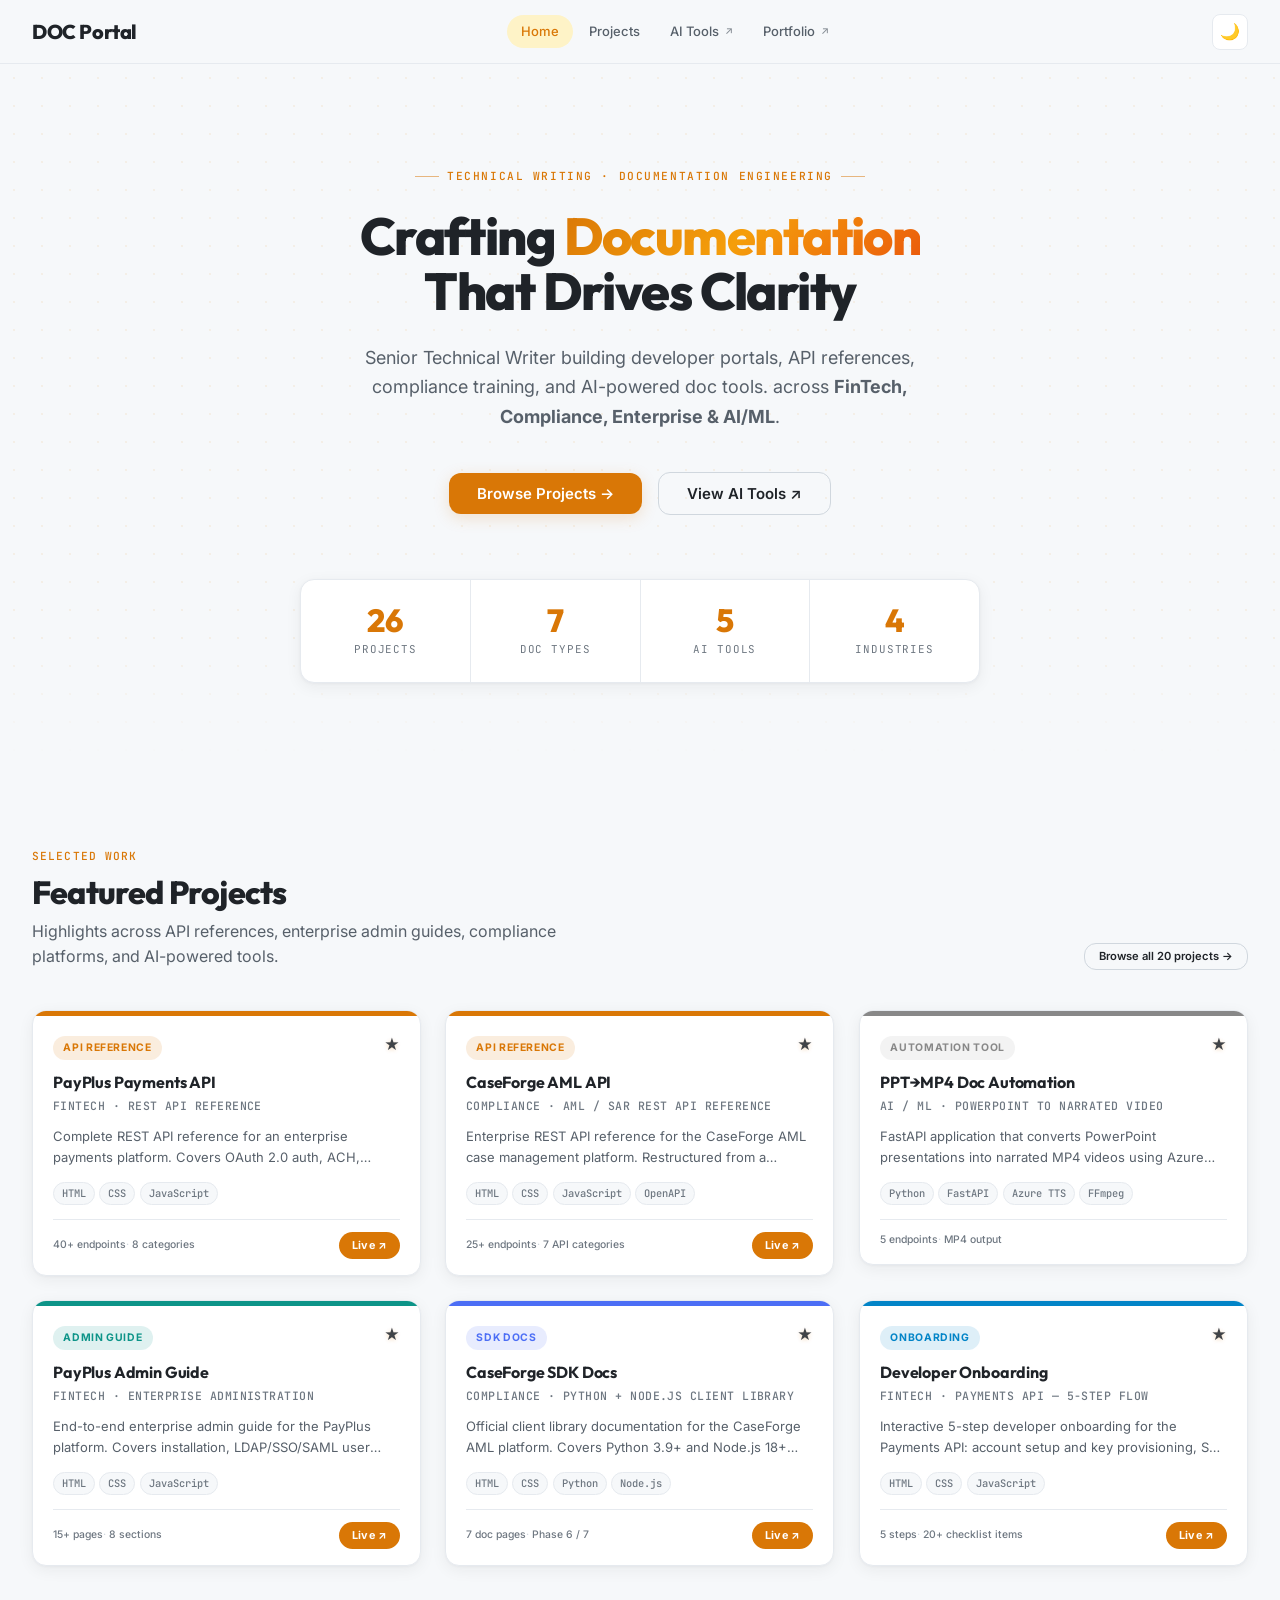
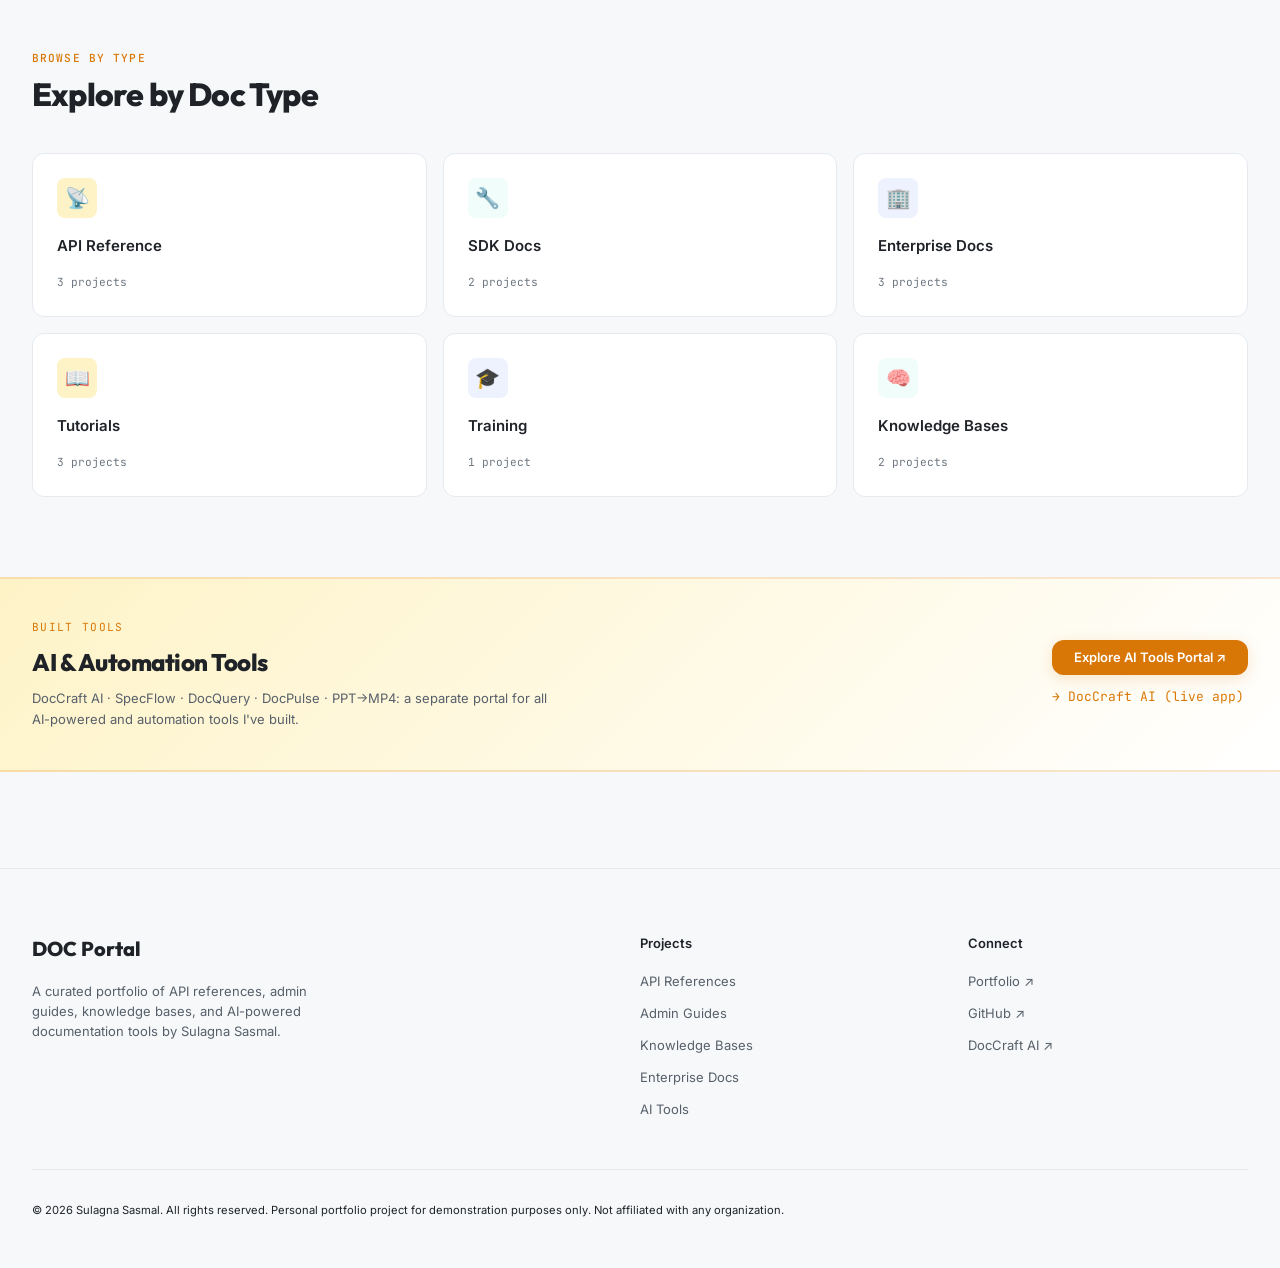
==== commit d77c7272: "feat: add DocForge Platform to projects; update counts - Add DocForge (Documentation-Center-Platform" ====
--- a/index.html
+++ b/index.html
@@ -72,7 +72,7 @@
     <!-- Stats row -->
     <div class="hero-stats">
       <div class="hero-stat-item">
-        <div class="hero-stat-num">25</div>
+        <div class="hero-stat-num">26</div>
         <div class="hero-stat-label">Projects</div>
       </div>
       <div class="hero-stat-item">
@@ -104,7 +104,7 @@
         <h2 class="section-title">Featured Projects</h2>
         <p class="section-sub">Highlights across API references, enterprise admin guides, compliance platforms, and AI-powered tools.</p>
       </div>
-      <a href="projects.html" class="btn btn-outline btn-sm" style="flex-shrink:0;">Browse all 19 projects →</a>
+      <a href="projects.html" class="btn btn-outline btn-sm" style="flex-shrink:0;">Browse all 20 projects →</a>
     </div>
 
     <!-- Card grid — populated by inline script below -->
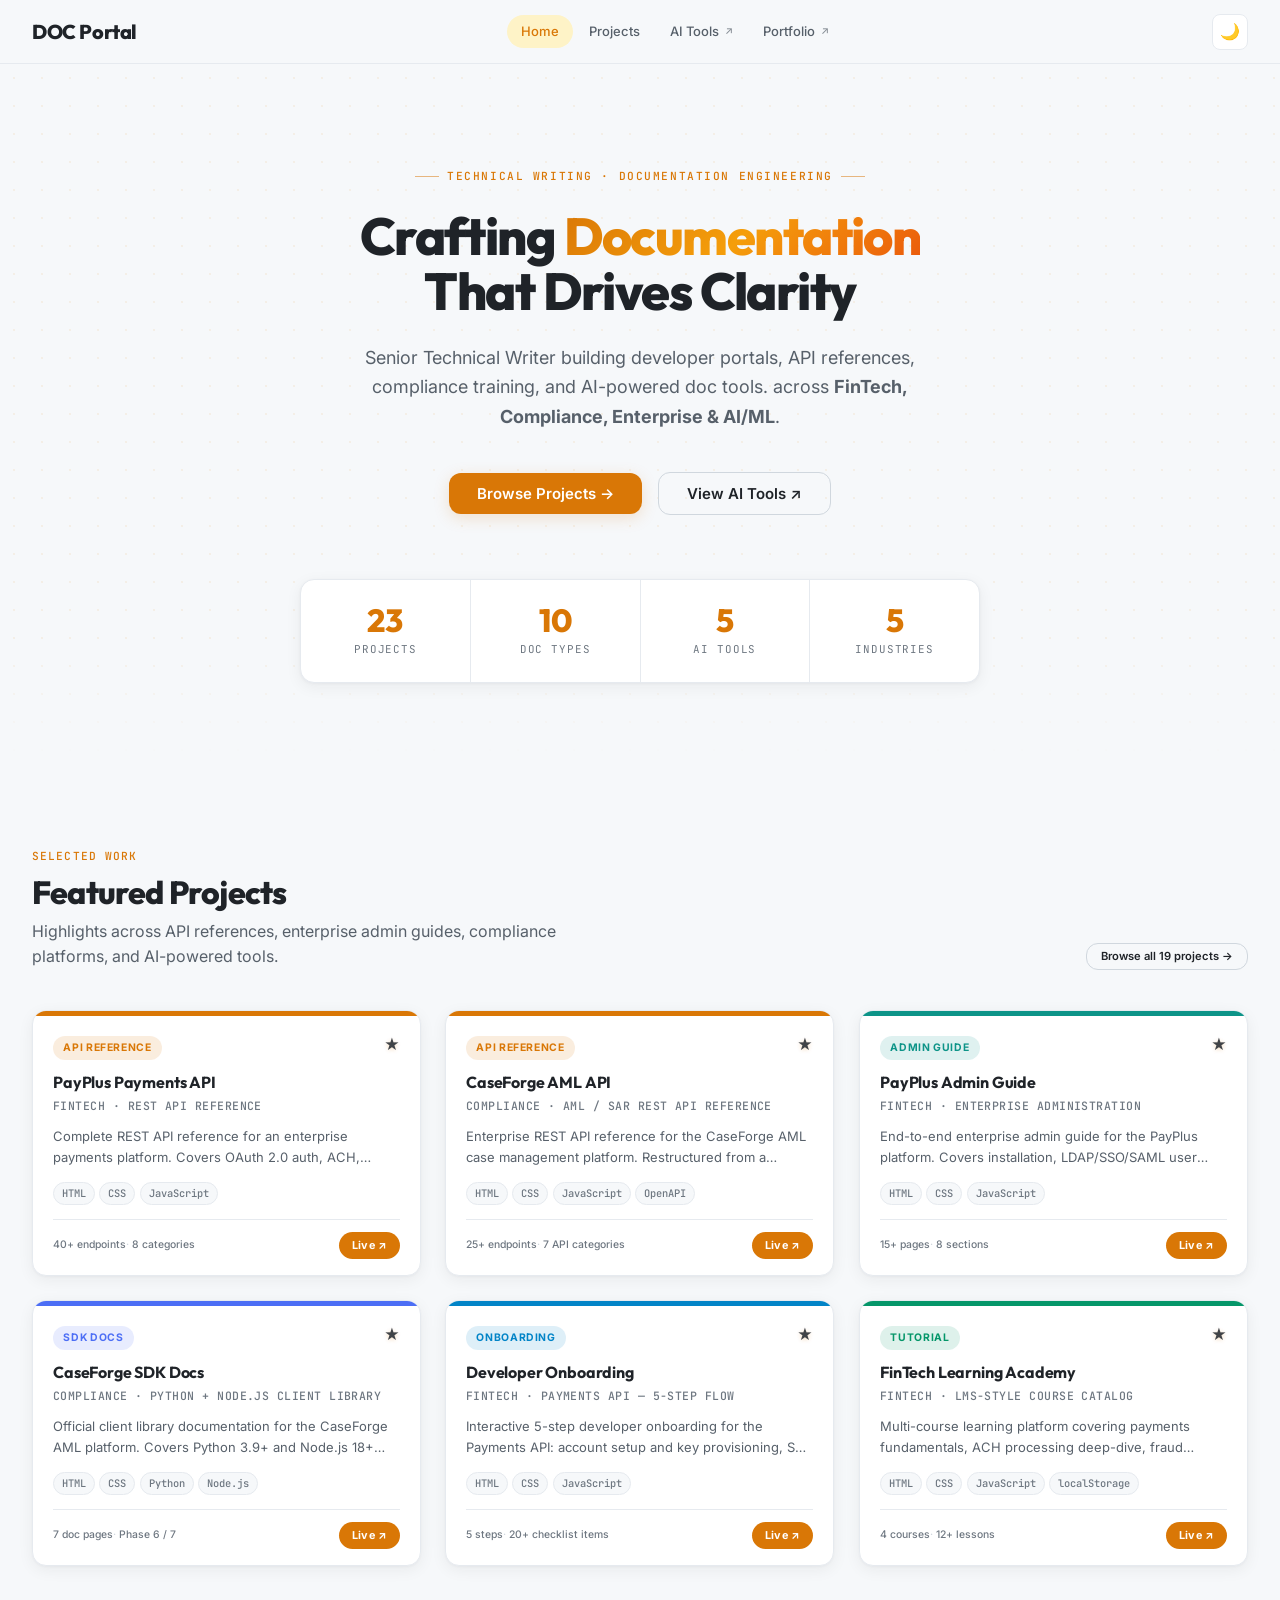
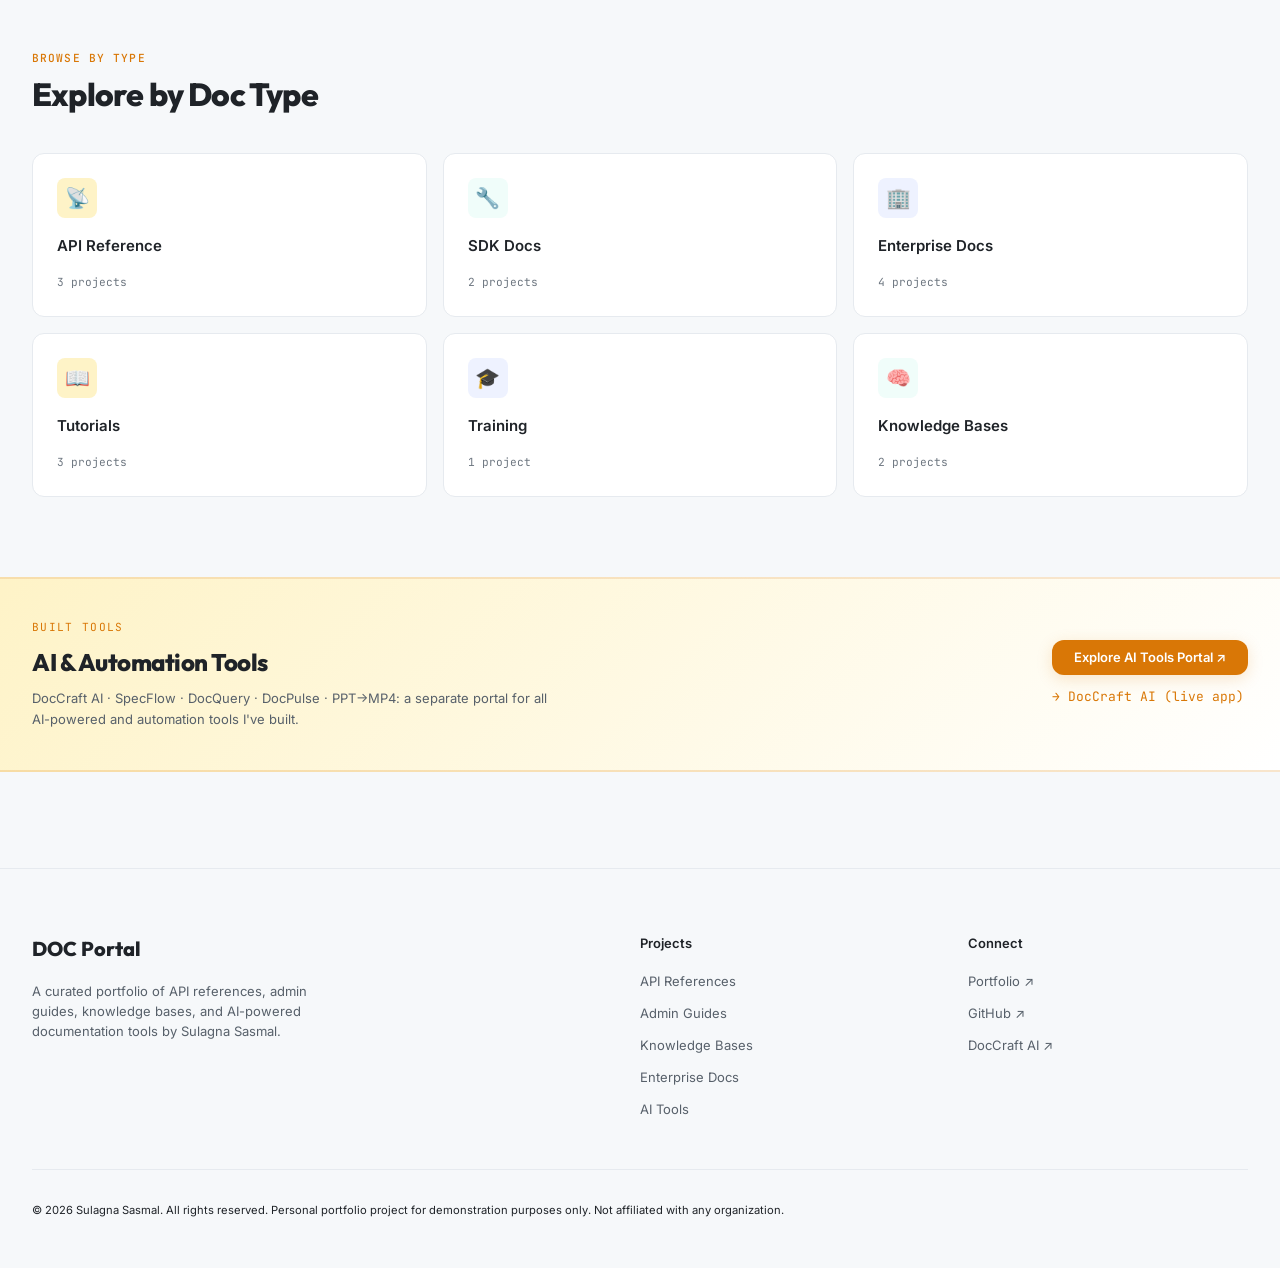
==== commit faada569: "Update homepage stats and project counts to reflect current portfolio" ====
--- a/index.html
+++ b/index.html
@@ -72,11 +72,11 @@
     <!-- Stats row -->
     <div class="hero-stats">
       <div class="hero-stat-item">
-        <div class="hero-stat-num">26</div>
+        <div class="hero-stat-num">23</div>
         <div class="hero-stat-label">Projects</div>
       </div>
       <div class="hero-stat-item">
-        <div class="hero-stat-num">7</div>
+        <div class="hero-stat-num">10</div>
         <div class="hero-stat-label">Doc Types</div>
       </div>
       <div class="hero-stat-item">
@@ -84,7 +84,7 @@
         <div class="hero-stat-label">AI Tools</div>
       </div>
       <div class="hero-stat-item">
-        <div class="hero-stat-num">4</div>
+        <div class="hero-stat-num">5</div>
         <div class="hero-stat-label">Industries</div>
       </div>
     </div>
@@ -104,7 +104,7 @@
         <h2 class="section-title">Featured Projects</h2>
         <p class="section-sub">Highlights across API references, enterprise admin guides, compliance platforms, and AI-powered tools.</p>
       </div>
-      <a href="projects.html" class="btn btn-outline btn-sm" style="flex-shrink:0;">Browse all 20 projects →</a>
+      <a href="projects.html" class="btn btn-outline btn-sm" style="flex-shrink:0;">Browse all 19 projects →</a>
     </div>
 
     <!-- Card grid — populated by inline script below -->
@@ -139,7 +139,7 @@
       <button class="category-tile" onclick="location.href='projects.html?type=enterprise'" aria-label="Enterprise Docs projects">
         <div class="category-tile-icon indigo">🏢</div>
         <div class="category-tile-label">Enterprise Docs</div>
-        <div class="category-tile-count">3 projects</div>
+        <div class="category-tile-count">4 projects</div>
       </button>
 
       <button class="category-tile" onclick="location.href='projects.html?type=tutorial'" aria-label="Tutorial projects">
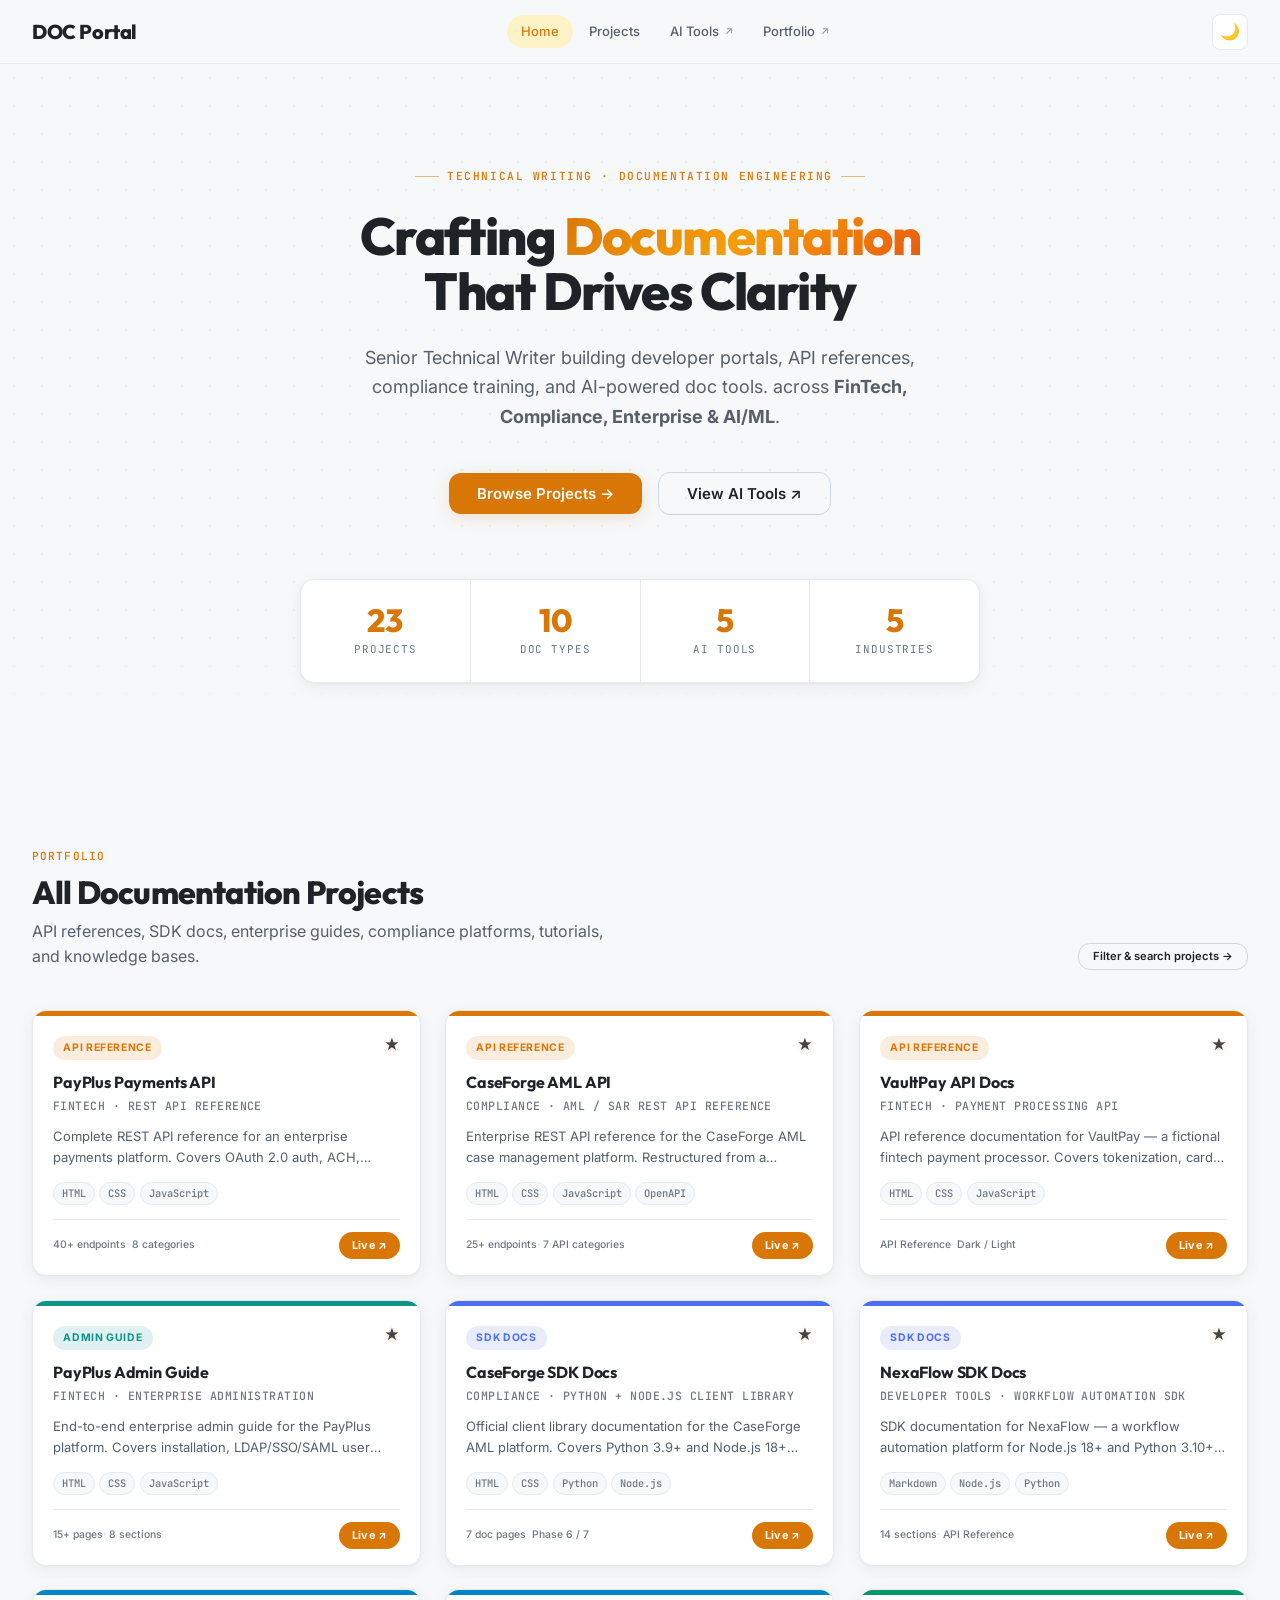
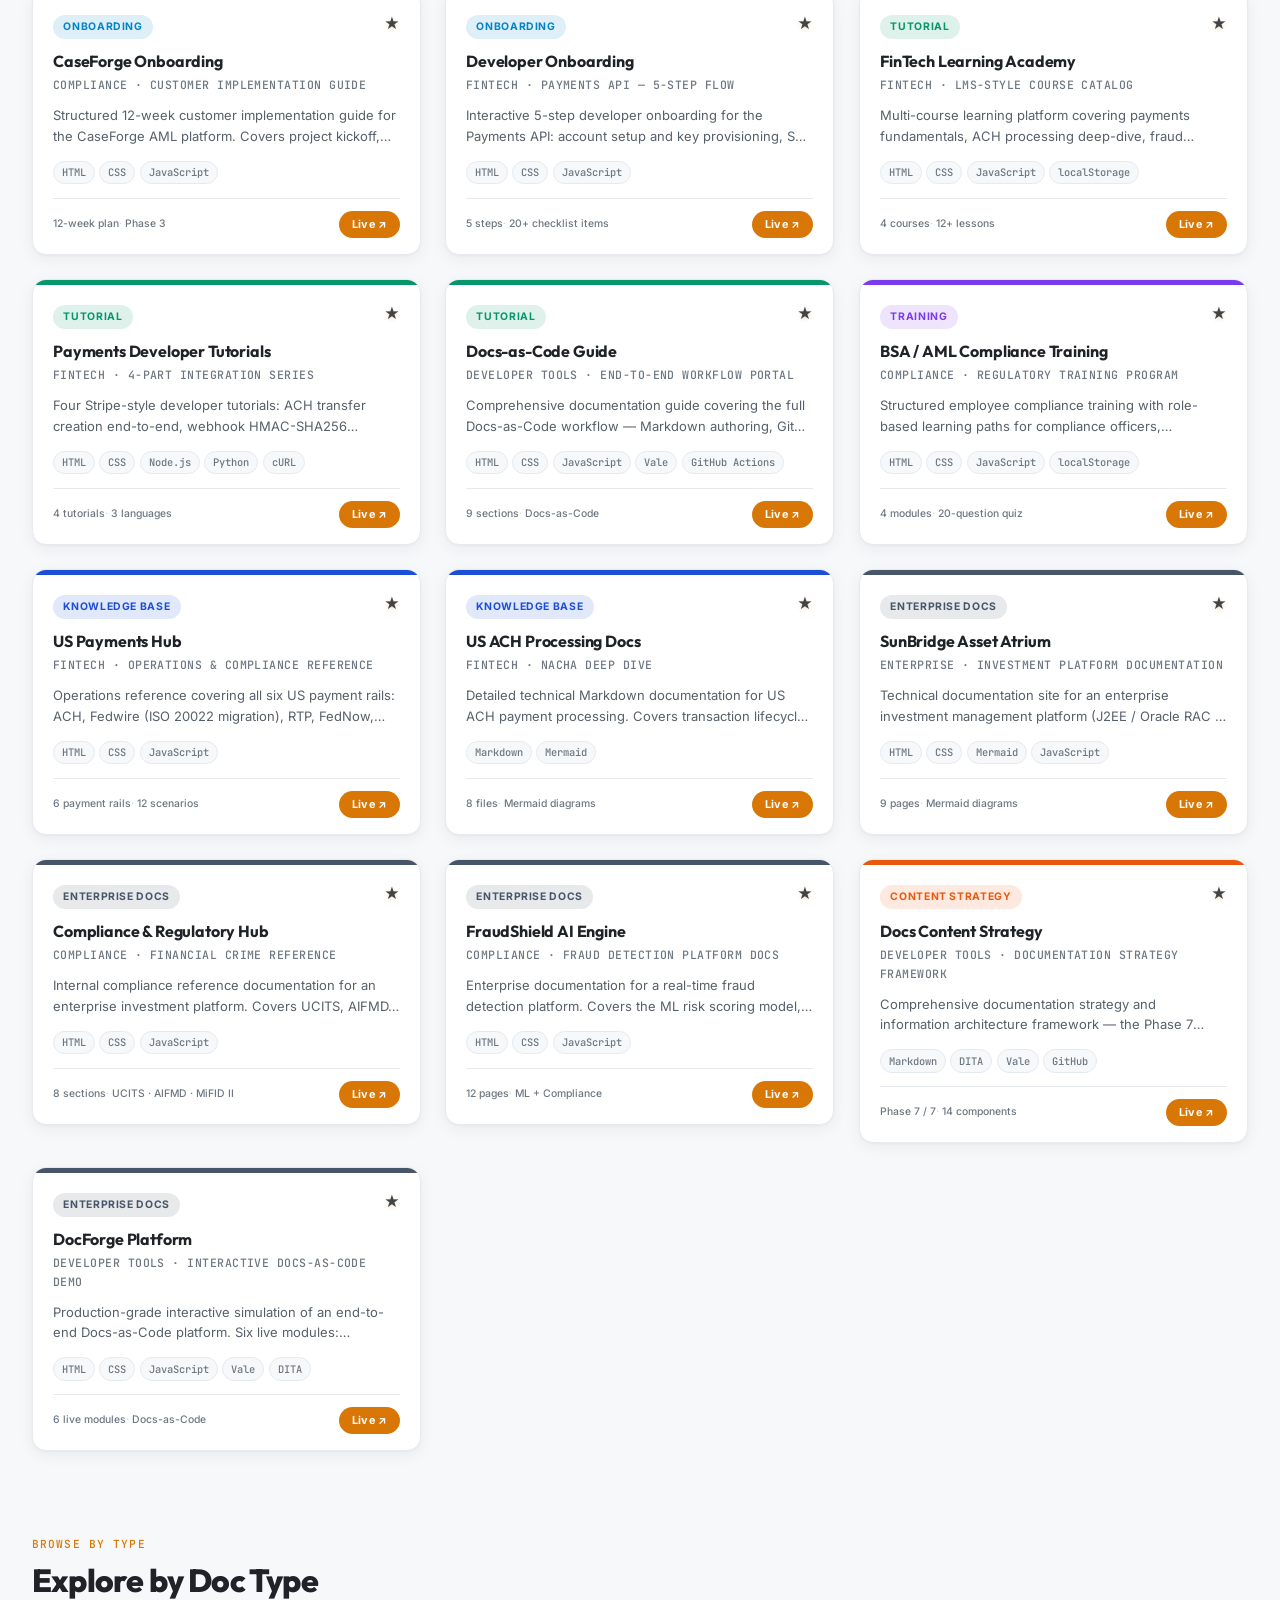
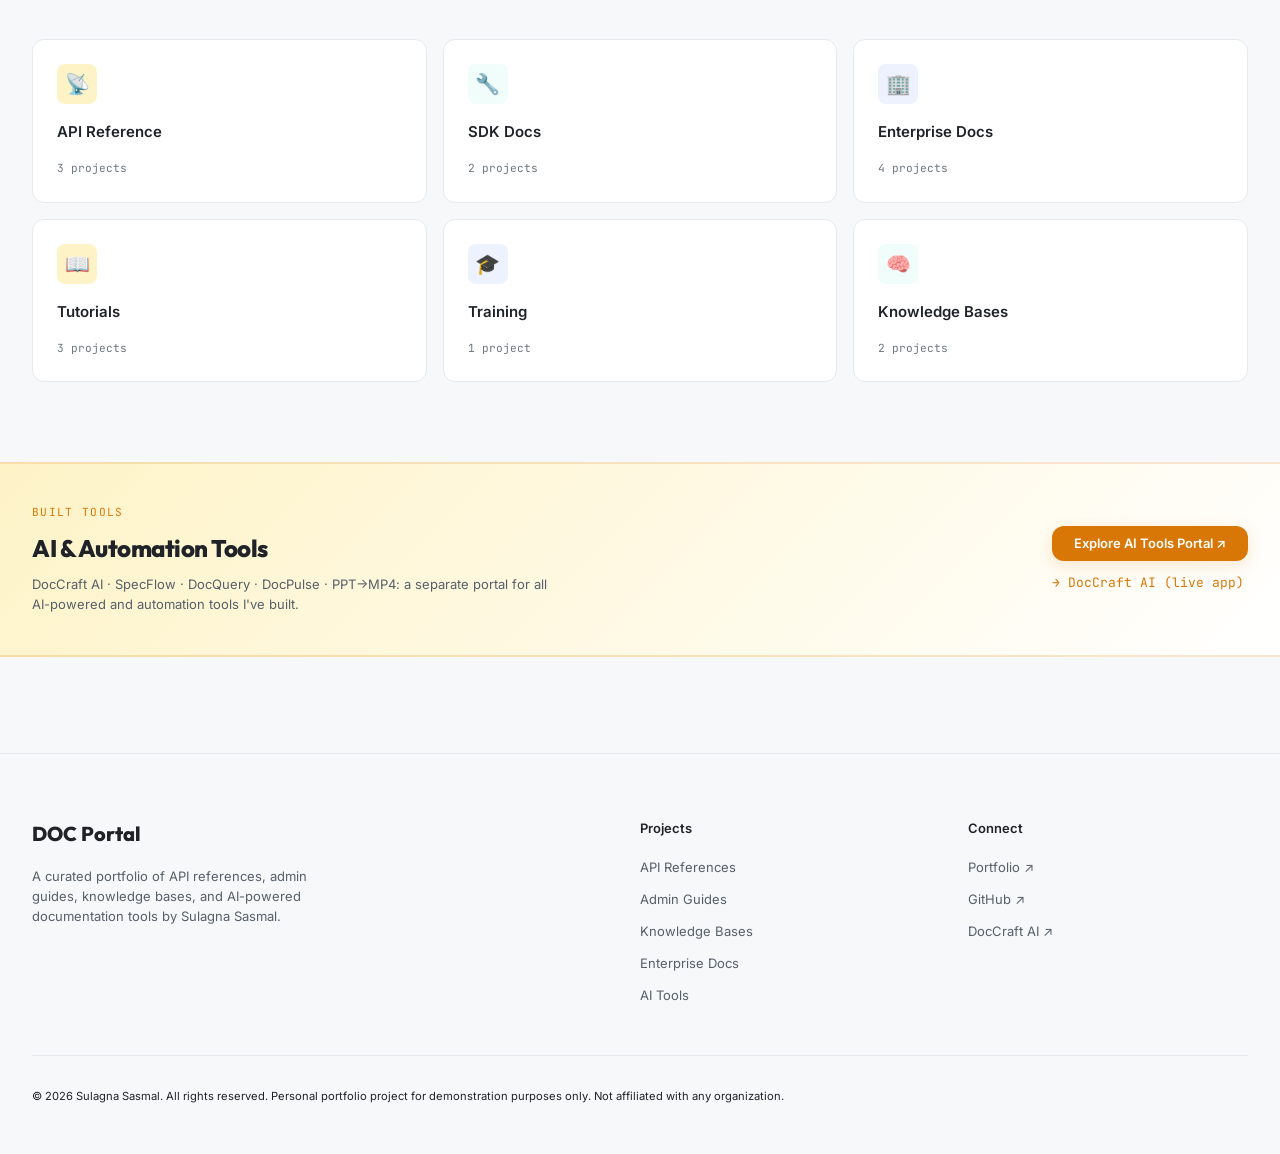
==== commit 69087fbd: "Show all 19 doc projects on homepage, add ACH docs live URL" ====
--- a/index.html
+++ b/index.html
@@ -100,11 +100,11 @@
 
     <div class="section-header" style="display:flex; align-items:flex-end; justify-content:space-between; flex-wrap:wrap; gap:1rem; margin-bottom:var(--sp-5);">
       <div>
-        <span class="section-eyebrow">Selected Work</span>
-        <h2 class="section-title">Featured Projects</h2>
-        <p class="section-sub">Highlights across API references, enterprise admin guides, compliance platforms, and AI-powered tools.</p>
-      </div>
-      <a href="projects.html" class="btn btn-outline btn-sm" style="flex-shrink:0;">Browse all 19 projects →</a>
+        <span class="section-eyebrow">Portfolio</span>
+        <h2 class="section-title">All Documentation Projects</h2>
+        <p class="section-sub">API references, SDK docs, enterprise guides, compliance platforms, tutorials, and knowledge bases.</p>
+      </div>
+      <a href="projects.html" class="btn btn-outline btn-sm" style="flex-shrink:0;">Filter &amp; search projects →</a>
     </div>
 
     <!-- Card grid — populated by inline script below -->
@@ -287,8 +287,7 @@
       if(!grid) return;
 
       var featured = (d.projects||[])
-        .filter(function(p){ return p.featured === true; })
-        .slice(0, 6);
+        .filter(function(p){ return p.type_key !== 'ai-tool'; });
 
       featured.forEach(function(p){ grid.appendChild(buildCard(p)); });
     })
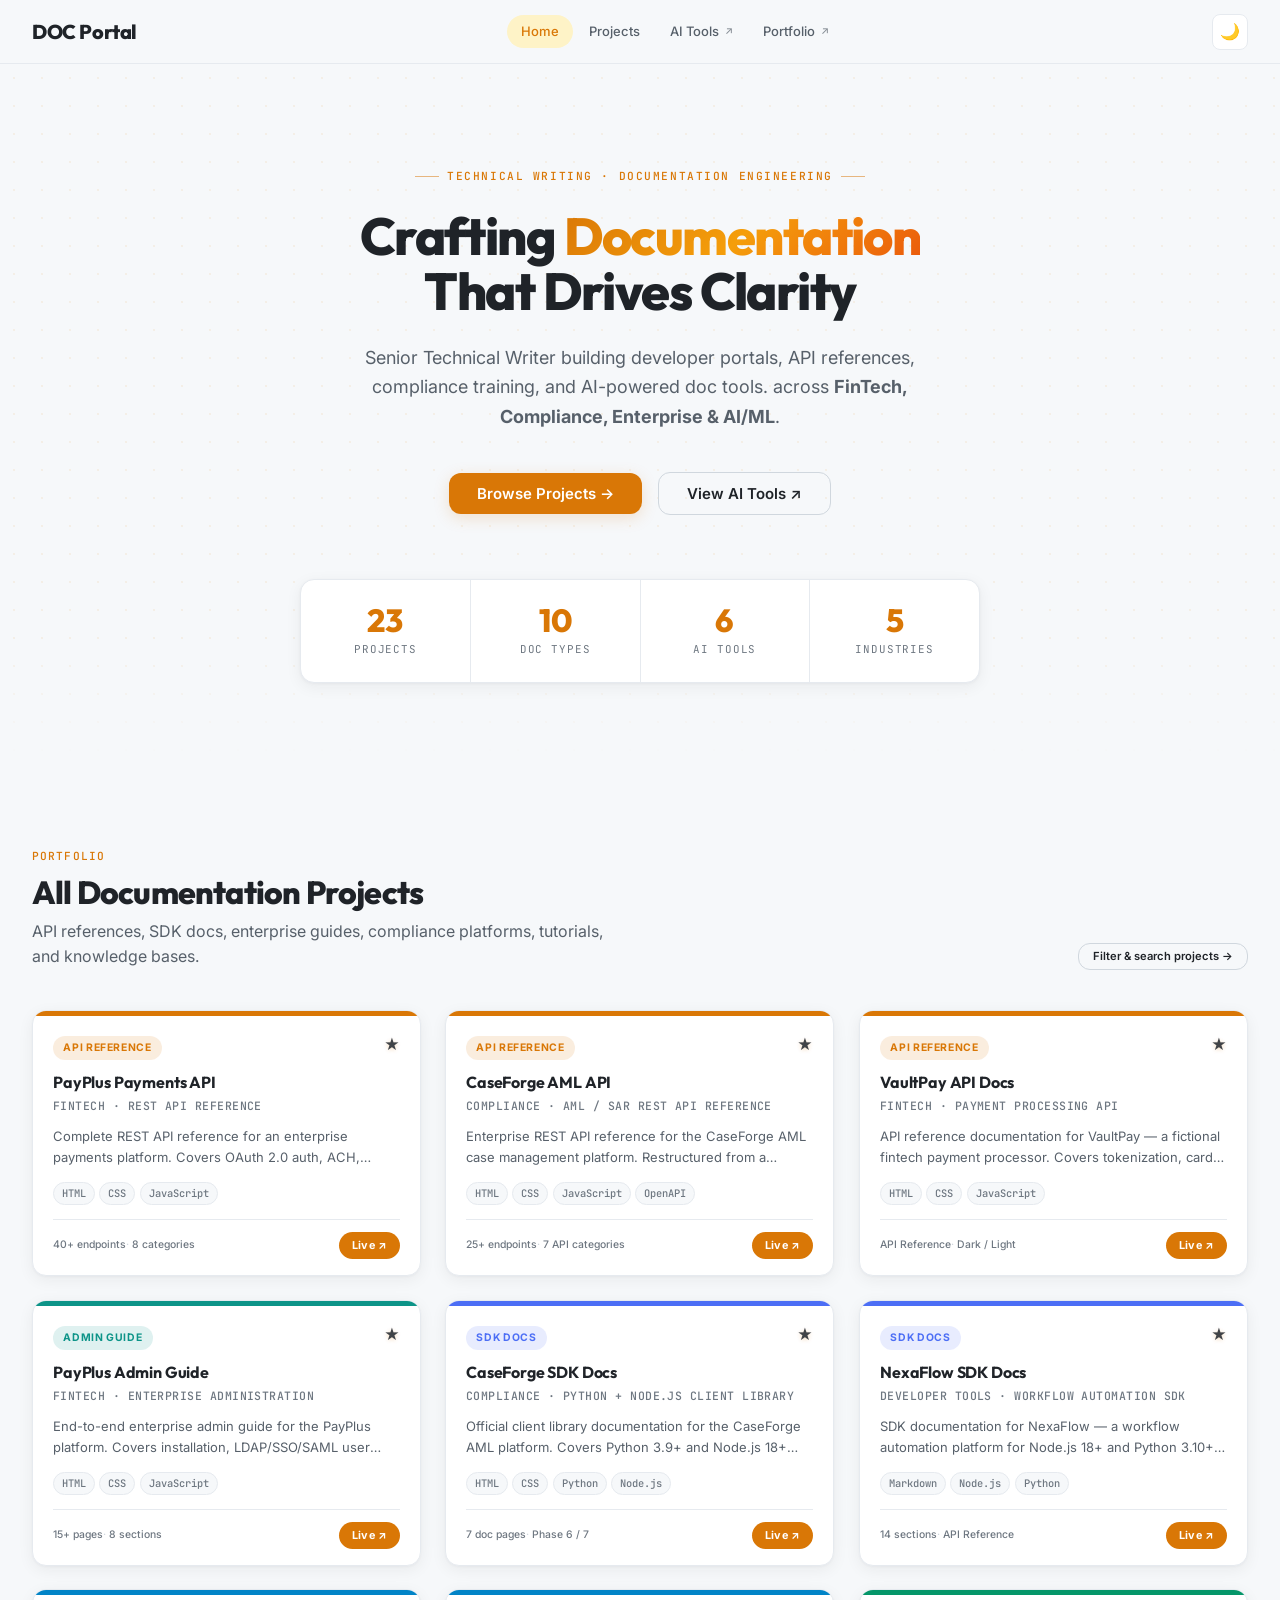
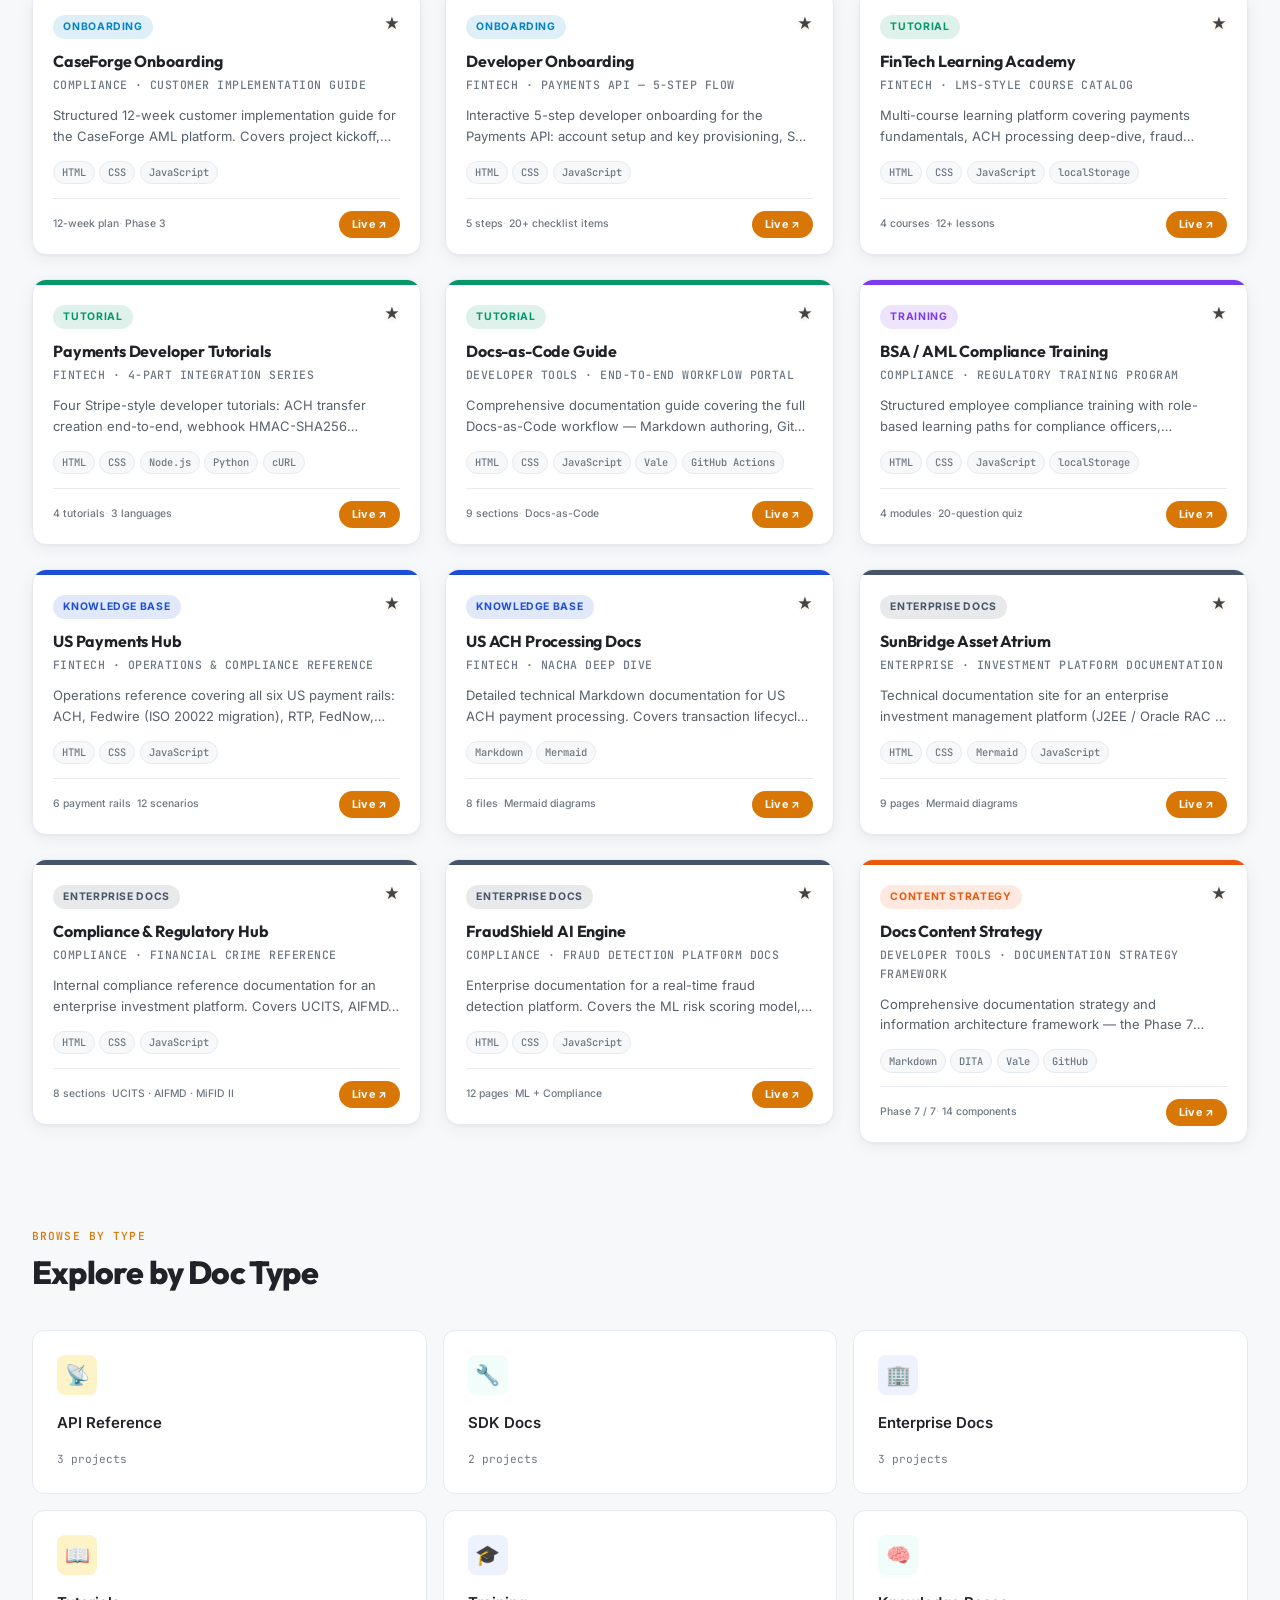
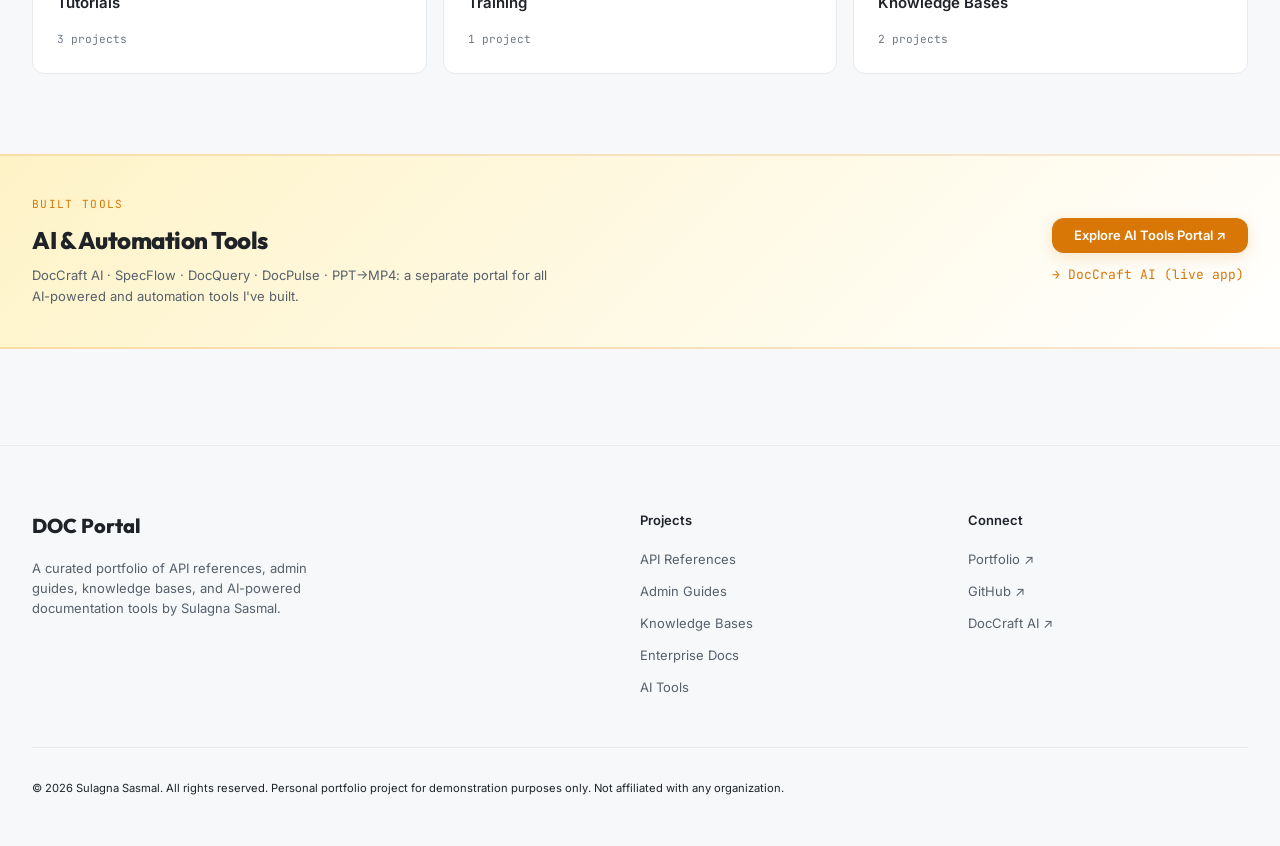
==== commit d8466691: "Move DocForge to ai-tool, fix filter toggle & dynamic pill counts" ====
--- a/index.html
+++ b/index.html
@@ -80,7 +80,7 @@
         <div class="hero-stat-label">Doc Types</div>
       </div>
       <div class="hero-stat-item">
-        <div class="hero-stat-num">5</div>
+        <div class="hero-stat-num">6</div>
         <div class="hero-stat-label">AI Tools</div>
       </div>
       <div class="hero-stat-item">
@@ -139,7 +139,7 @@
       <button class="category-tile" onclick="location.href='projects.html?type=enterprise'" aria-label="Enterprise Docs projects">
         <div class="category-tile-icon indigo">🏢</div>
         <div class="category-tile-label">Enterprise Docs</div>
-        <div class="category-tile-count">4 projects</div>
+        <div class="category-tile-count">3 projects</div>
       </button>
 
       <button class="category-tile" onclick="location.href='projects.html?type=tutorial'" aria-label="Tutorial projects">
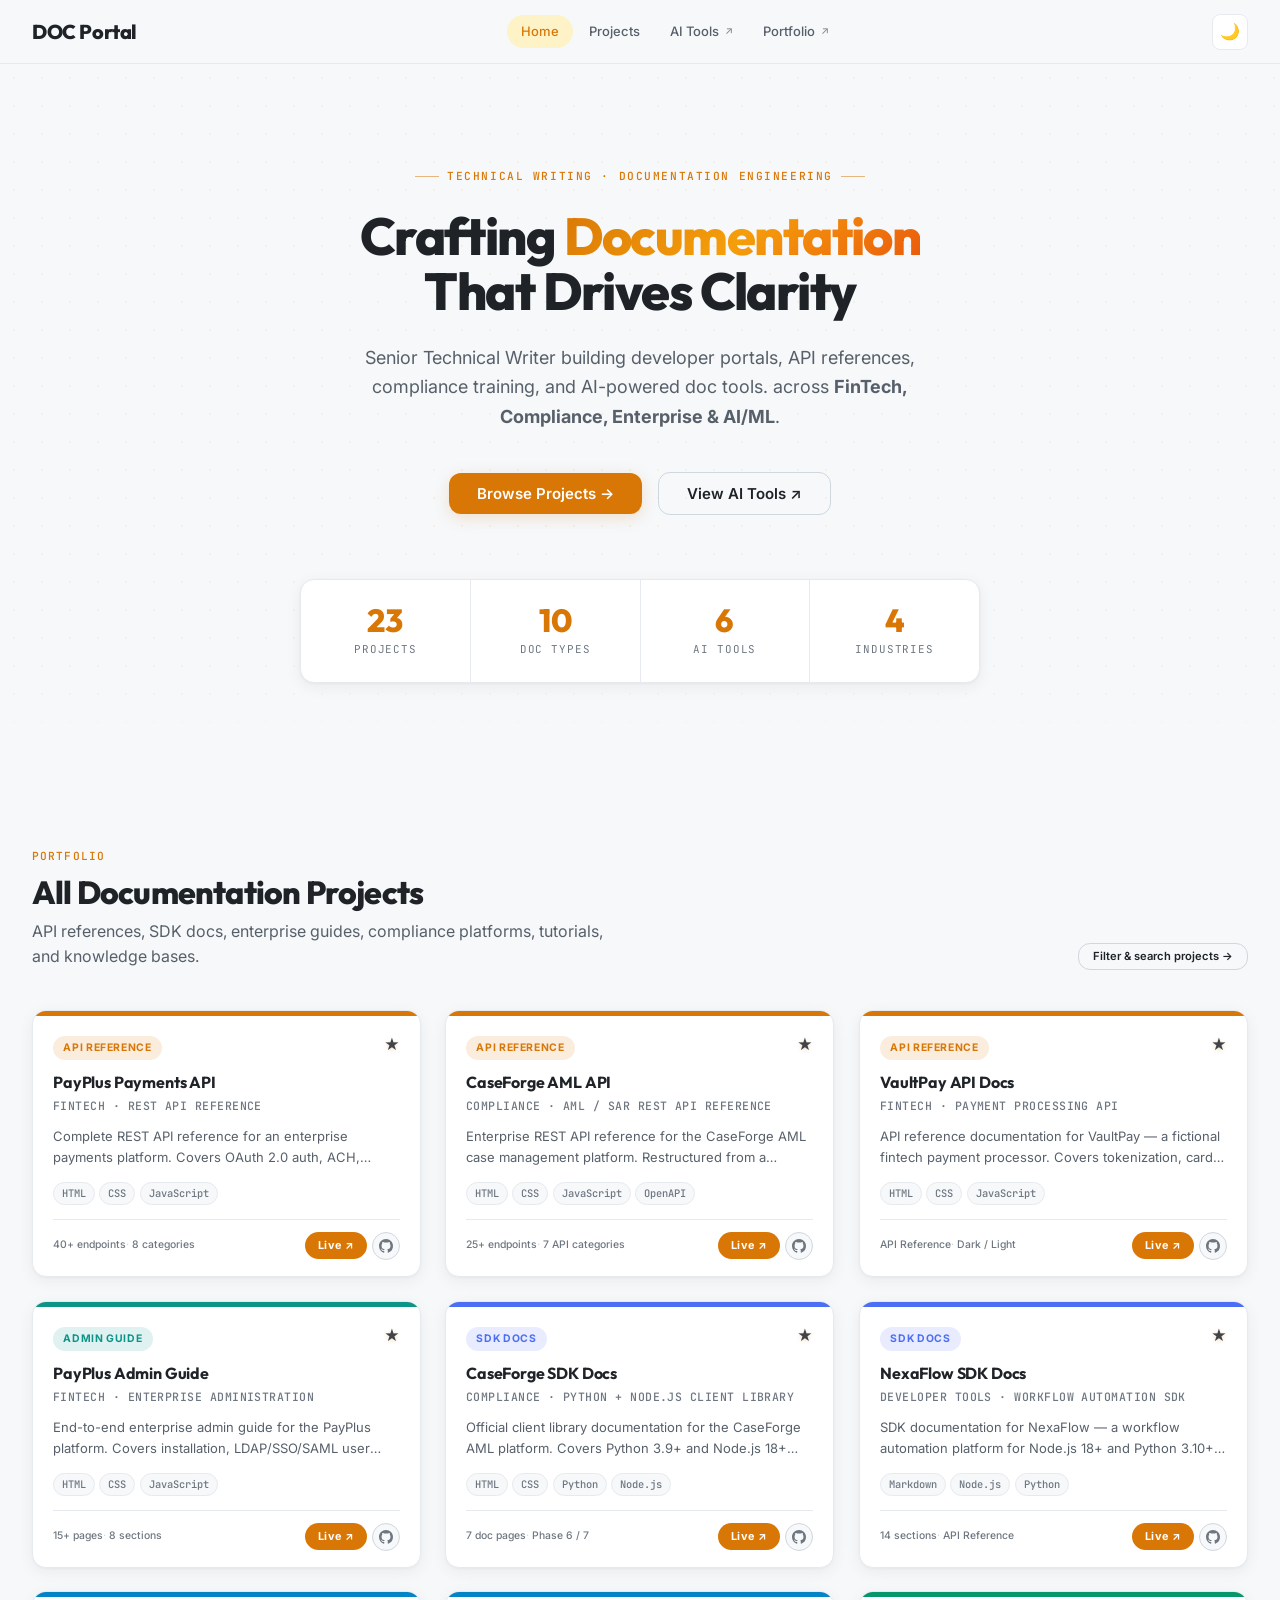
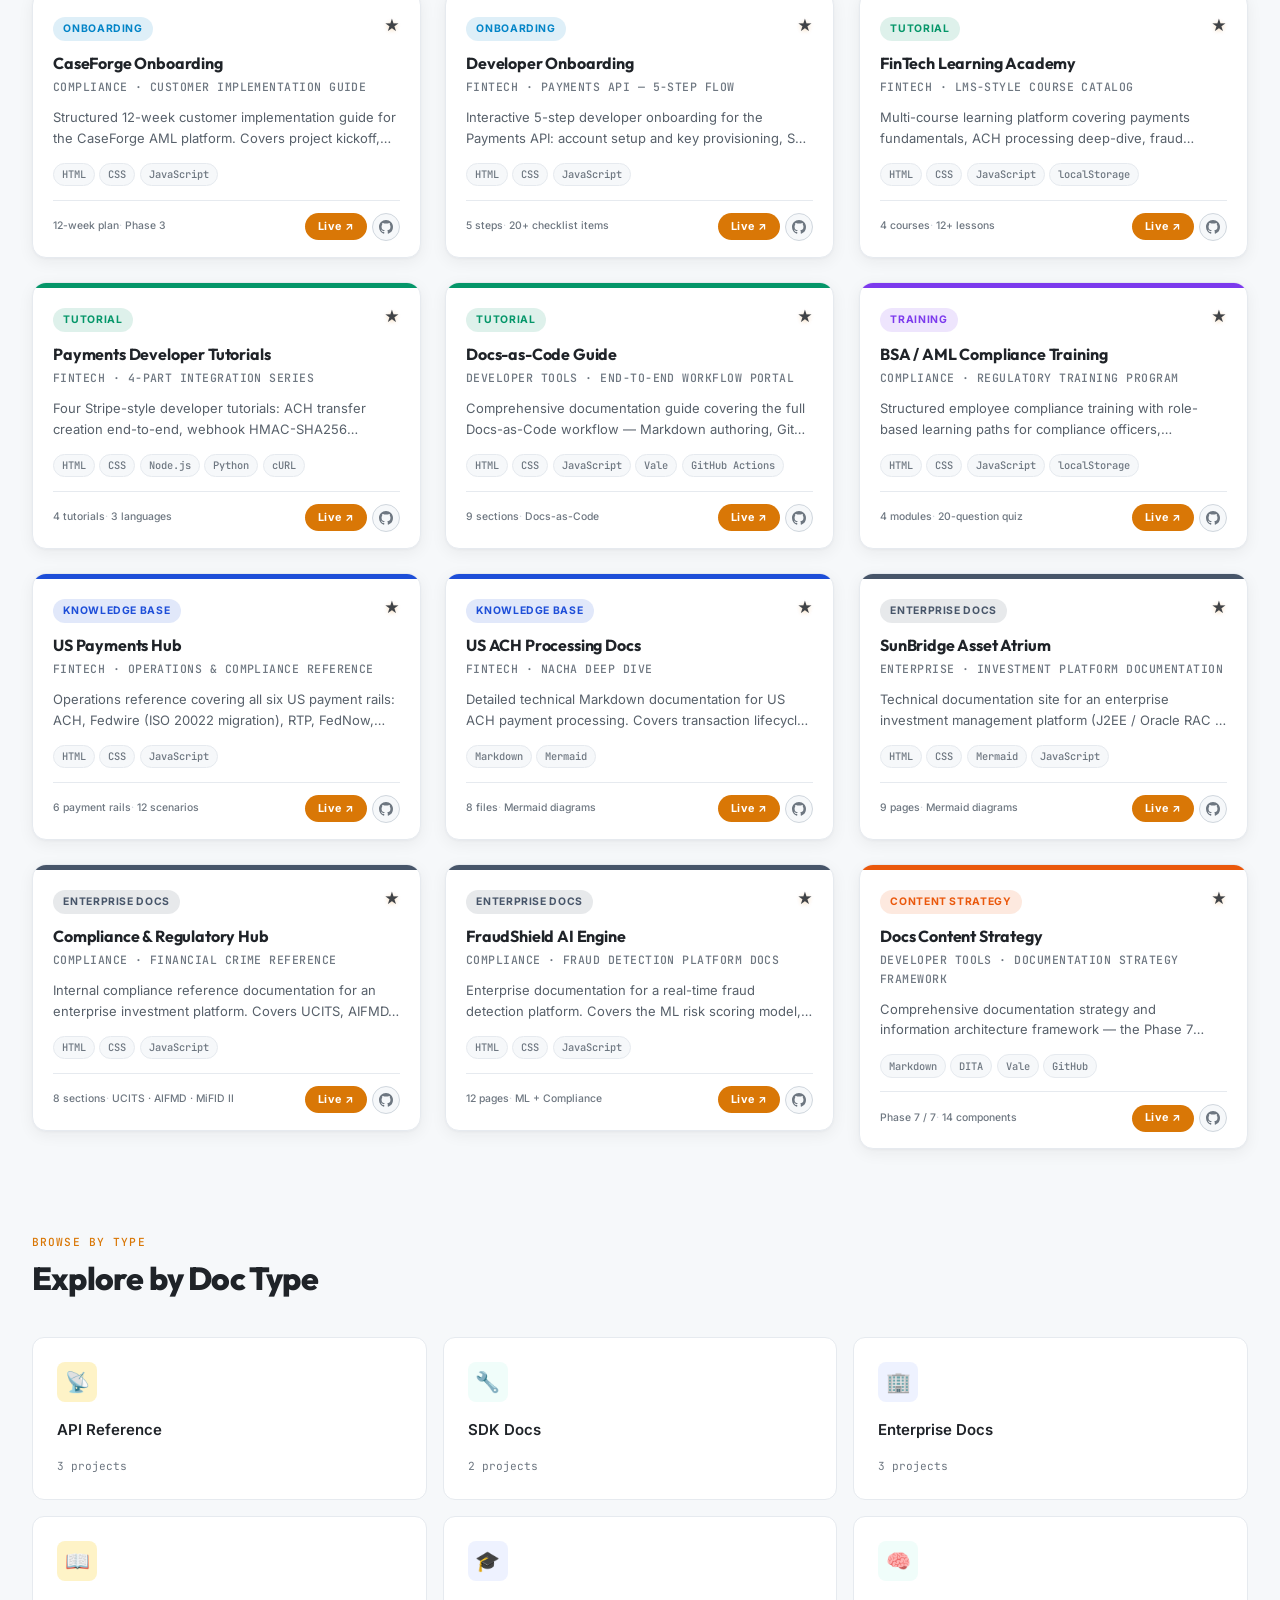
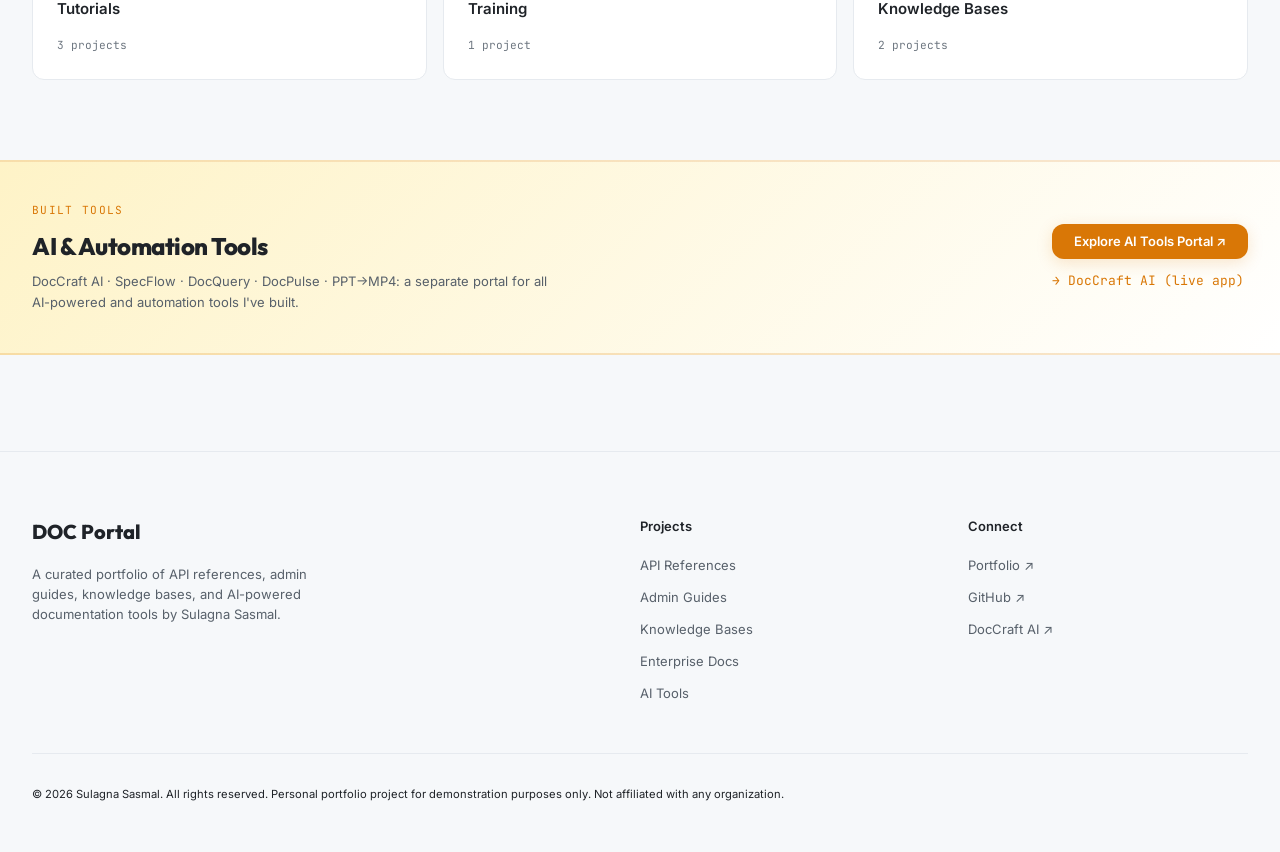
==== commit 541b3a46: "UI/UX overhaul: dual Live+GitHub buttons, clickable titles, URL state sync, fix industry count" ====
--- a/index.html
+++ b/index.html
@@ -84,7 +84,7 @@
         <div class="hero-stat-label">AI Tools</div>
       </div>
       <div class="hero-stat-item">
-        <div class="hero-stat-num">5</div>
+        <div class="hero-stat-num">4</div>
         <div class="hero-stat-label">Industries</div>
       </div>
     </div>
@@ -250,9 +250,19 @@
       .filter(Boolean)
       .map(function(s){ return '<span class="stat-pill">' + esc(s) + '</span>'; })
       .join('');
-    var liveBtn = p.live_url
-      ? '<a href="' + esc(p.live_url) + '" class="card-live" target="_blank" rel="noopener">Live ↗</a>'
-      : '';
+    var liveBtn = '';
+    if(p.live_url){
+      liveBtn += '<a href="' + esc(p.live_url) + '" class="card-live" target="_blank" rel="noopener">Live ↗</a>';
+    }
+    if(p.github_url){
+      liveBtn += '<a href="' + esc(p.github_url) + '" class="card-link-github" target="_blank" rel="noopener" title="View source on GitHub"><svg width="14" height="14" viewBox="0 0 16 16" fill="currentColor"><path d="M8 0C3.58 0 0 3.58 0 8c0 3.54 2.29 6.53 5.47 7.59.4.07.55-.17.55-.38 0-.19-.01-.82-.01-1.49-2.01.37-2.53-.49-2.69-.94-.09-.23-.48-.94-.82-1.13-.28-.15-.68-.52-.01-.53.63-.01 1.08.58 1.23.82.72 1.21 1.87.87 2.33.66.07-.52.28-.87.51-1.07-1.78-.2-3.64-.89-3.64-3.95 0-.87.31-1.59.82-2.15-.08-.2-.36-1.02.08-2.12 0 0 .67-.21 2.2.82.64-.18 1.32-.27 2-.27.68 0 1.36.09 2 .27 1.53-1.04 2.2-.82 2.2-.82.44 1.1.16 1.92.08 2.12.51.56.82 1.27.82 2.15 0 3.07-1.87 3.75-3.65 3.95.29.25.54.73.54 1.48 0 1.07-.01 1.93-.01 2.2 0 .21.15.46.55.38A8.013 8.013 0 0016 8c0-4.42-3.58-8-8-8z"/></svg></a>';
+    }
+
+    /* Title links to live_url if available, otherwise github_url */
+    var titleUrl = p.live_url || p.github_url || '';
+    var titleHtml = titleUrl
+      ? '<a href="' + esc(titleUrl) + '" class="card-title-link" target="_blank" rel="noopener">' + esc(p.title) + '</a>'
+      : esc(p.title);
 
     var el = document.createElement('article');
     el.className = 'card';
@@ -267,13 +277,13 @@
           '<span class="type-badge" style="background:' + m.b + ';color:' + m.c + '">' + esc(m.l) + '</span>' +
           '<span class="featured-star" title="Featured">★</span>' +
         '</div>' +
-        '<h3 class="card-title">' + esc(p.title) + '</h3>' +
+        '<h3 class="card-title">' + titleHtml + '</h3>' +
         '<p class="card-sub">' + esc(p.industry) + ' · ' + esc(p.subtitle) + '</p>' +
         '<p class="card-desc">' + esc(p.description) + '</p>' +
         '<div class="card-techs">' + techs + '</div>' +
         '<div class="card-footer">' +
           '<div class="card-stats">' + stats + '</div>' +
-          liveBtn +
+          '<div class="card-links">' + liveBtn + '</div>' +
         '</div>' +
       '</div>';
 
--- a/assets/css/components.css
+++ b/assets/css/components.css
@@ -348,6 +348,53 @@
   color: var(--text);
   border-color: var(--text-secondary);
   transform: translateY(-1px);
+}
+
+/* Dual link buttons container */
+.card-links {
+  display: flex;
+  align-items: center;
+  gap: 0.35rem;
+  flex-shrink: 0;
+}
+
+/* GitHub icon button (shown alongside Live) */
+.card-link-github {
+  display: inline-flex;
+  align-items: center;
+  justify-content: center;
+  width: 28px;
+  height: 28px;
+  border-radius: var(--radius-full);
+  border: 1.5px solid var(--border);
+  background: var(--bg);
+  color: var(--text-muted);
+  text-decoration: none;
+  transition: all var(--duration) var(--ease);
+  flex-shrink: 0;
+}
+
+.card-link-github:hover {
+  border-color: var(--text-secondary);
+  color: var(--text);
+  background: var(--bg-card);
+  transform: translateY(-1px);
+}
+
+/* Clickable card title */
+.card-title-link {
+  color: inherit;
+  text-decoration: none;
+  transition: color var(--duration);
+}
+
+.card-title-link:hover {
+  color: var(--amber);
+}
+
+/* Description expand on hover */
+.card:hover .card-desc {
+  -webkit-line-clamp: 4;
 }
 
 /* Stagger animation — covers all 25 cards at 40ms intervals */
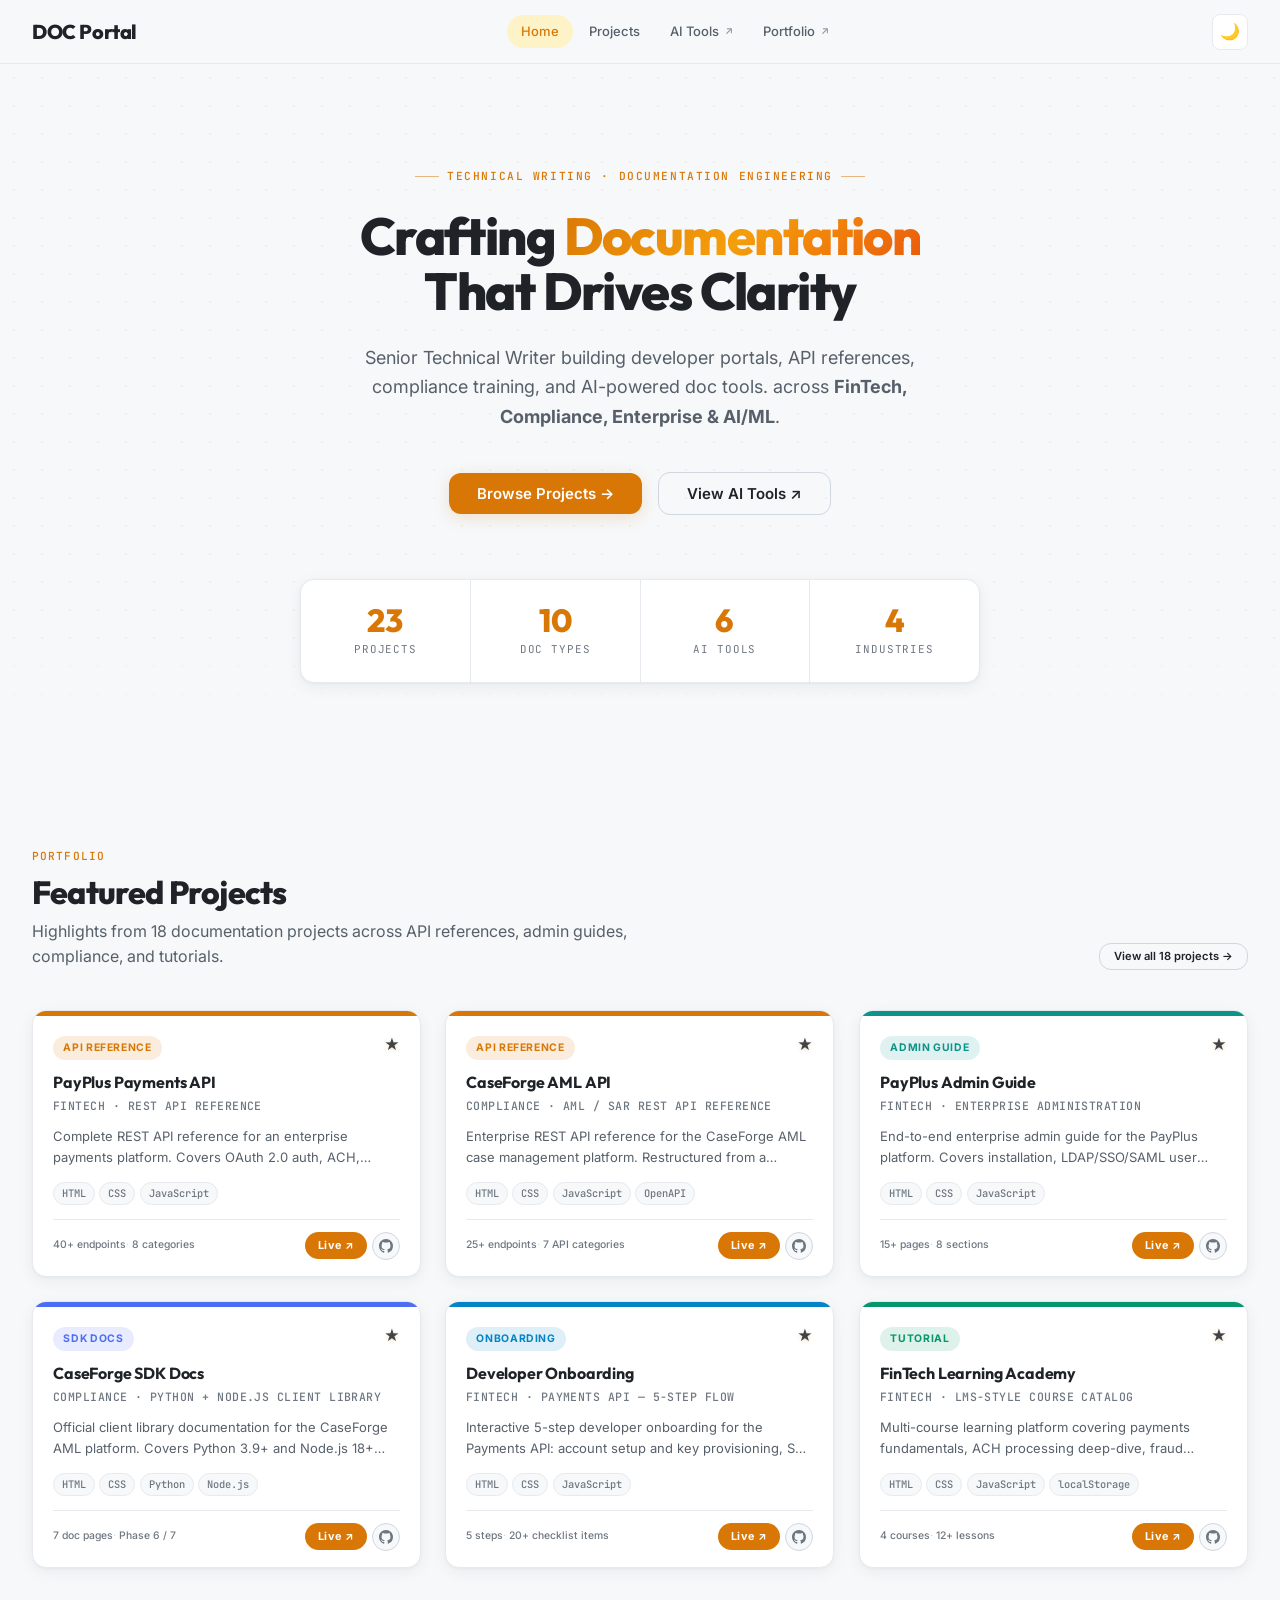
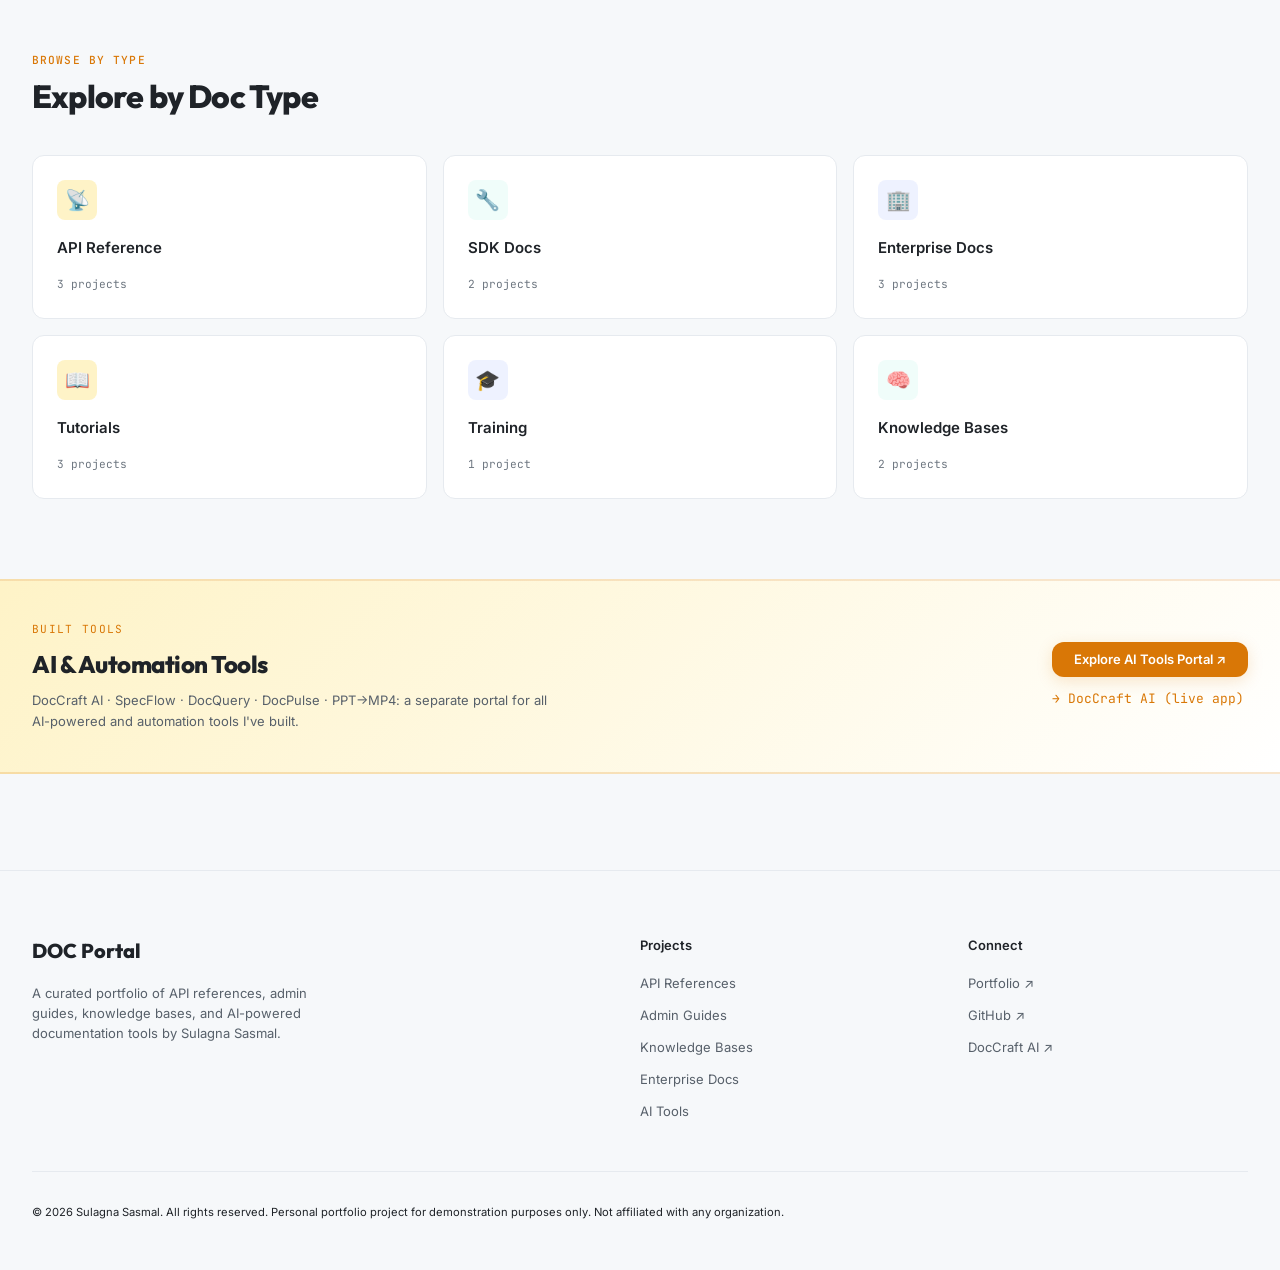
==== commit b2fb49f2: "Homepage: show 6 featured projects instead of all 18, differentiate from projects page" ====
--- a/index.html
+++ b/index.html
@@ -101,10 +101,10 @@
     <div class="section-header" style="display:flex; align-items:flex-end; justify-content:space-between; flex-wrap:wrap; gap:1rem; margin-bottom:var(--sp-5);">
       <div>
         <span class="section-eyebrow">Portfolio</span>
-        <h2 class="section-title">All Documentation Projects</h2>
-        <p class="section-sub">API references, SDK docs, enterprise guides, compliance platforms, tutorials, and knowledge bases.</p>
-      </div>
-      <a href="projects.html" class="btn btn-outline btn-sm" style="flex-shrink:0;">Filter &amp; search projects →</a>
+        <h2 class="section-title">Featured Projects</h2>
+        <p class="section-sub">Highlights from 18 documentation projects across API references, admin guides, compliance, and tutorials.</p>
+      </div>
+      <a href="projects.html" class="btn btn-outline btn-sm" style="flex-shrink:0;">View all 18 projects →</a>
     </div>
 
     <!-- Card grid — populated by inline script below -->
@@ -297,7 +297,8 @@
       if(!grid) return;
 
       var featured = (d.projects||[])
-        .filter(function(p){ return p.type_key !== 'ai-tool'; });
+        .filter(function(p){ return p.type_key !== 'ai-tool' && p.featured; })
+        .slice(0, 6);
 
       featured.forEach(function(p){ grid.appendChild(buildCard(p)); });
     })
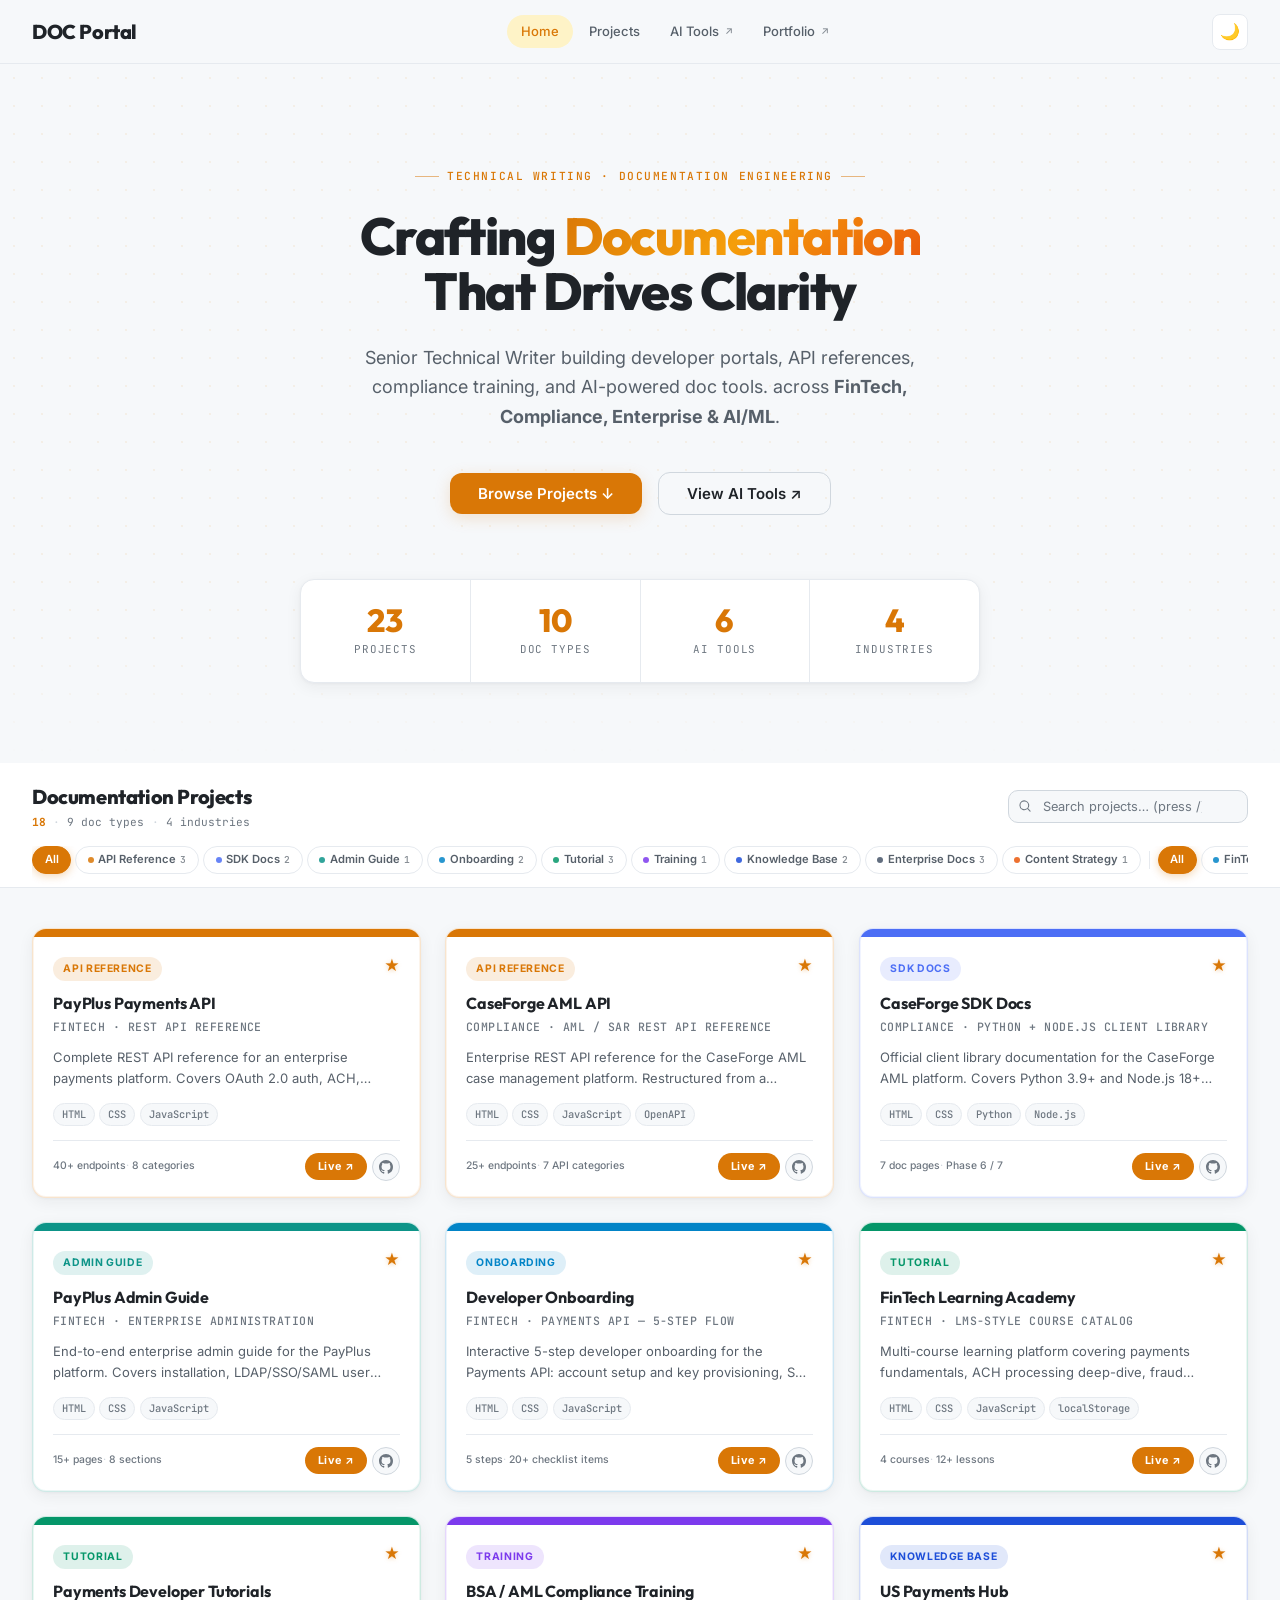
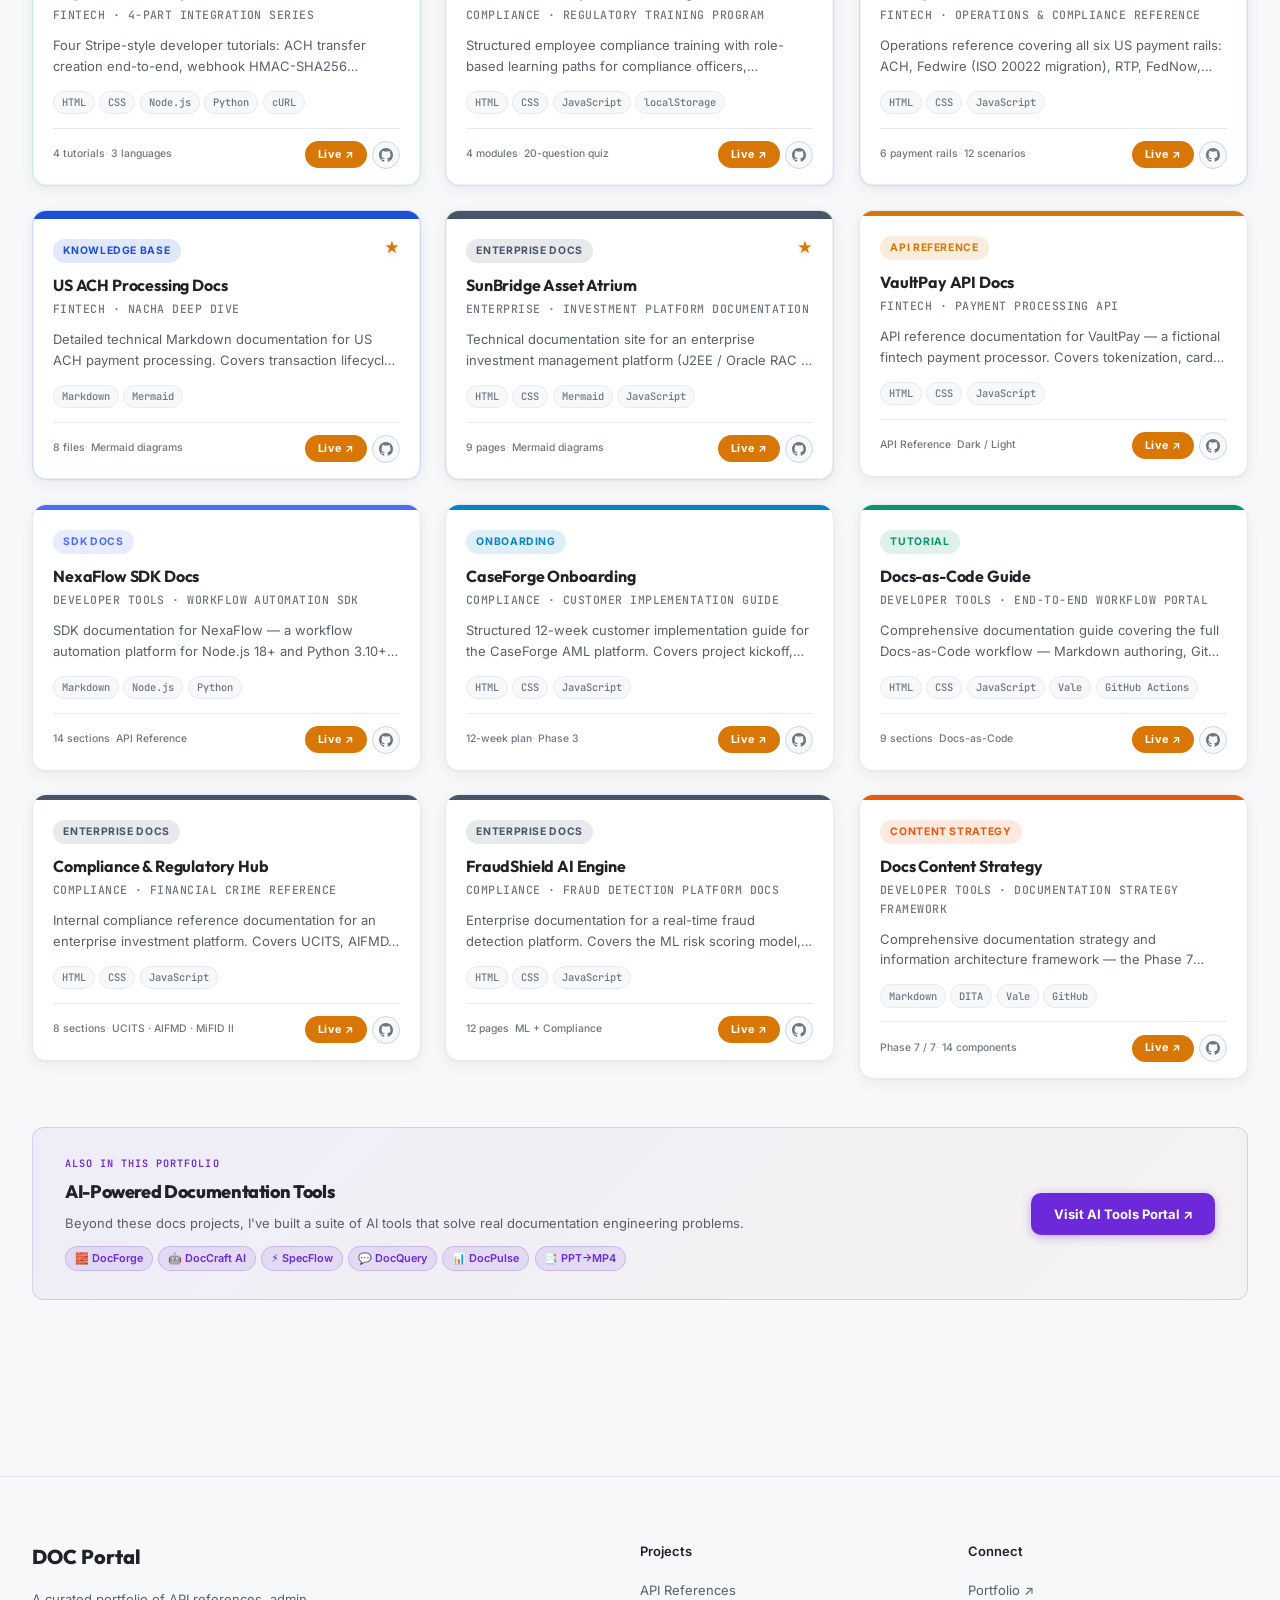
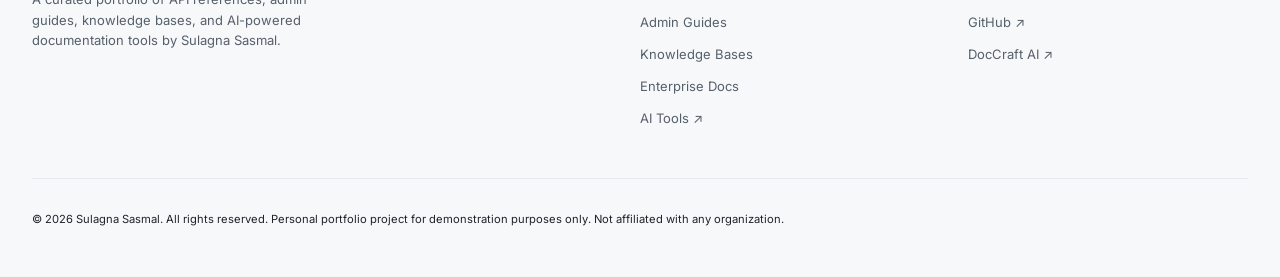
==== commit 0ea28de8: "Merge projects page into single-page app: hero + full filterable grid + search on one page, projects" ====
--- a/index.html
+++ b/index.html
@@ -31,8 +31,8 @@
   <div class="nav-inner">
     <a href="index.html" class="nav-brand">DOC Portal</a>
     <div class="nav-links">
-      <a href="index.html"  class="nav-link active">Home</a>
-      <a href="projects.html" class="nav-link">Projects</a>
+      <a href="#"  class="nav-link active">Home</a>
+      <a href="#projects" class="nav-link">Projects</a>
       <a href="https://sulagnasasmal.github.io/ai-doc-tools/" class="nav-link nav-link-external" target="_blank" rel="noopener">AI Tools</a>
       <a href="https://sulagnasasmal.com/" class="nav-link nav-link-external" target="_blank" rel="noopener">Portfolio</a>
     </div>
@@ -61,8 +61,8 @@
     </p>
 
     <div class="hero-ctas">
-      <a href="projects.html" class="btn btn-primary" style="font-size:var(--text-base); padding:13px 28px;">
-        Browse Projects →
+      <a href="#projects" class="btn btn-primary" style="font-size:var(--text-base); padding:13px 28px;">
+        Browse Projects ↓
       </a>
       <a href="https://sulagnasasmal.github.io/ai-doc-tools/" class="btn btn-outline" style="font-size:var(--text-base); padding:13px 28px;" target="_blank" rel="noopener">
         View AI Tools ↗
@@ -93,94 +93,74 @@
 </section>
 
 <!-- ══════════════════════════════════════════════════════════
-     FEATURED WORK — 3-col card grid
+     PROJECTS — full filterable grid (merged from projects.html)
 ════════════════════════════════════════════════════════════ -->
-<section id="featured-projects" style="padding-top:var(--sp-10); padding-bottom:var(--sp-10);">
+<div class="projects-topbar" id="projects">
   <div class="container">
-
-    <div class="section-header" style="display:flex; align-items:flex-end; justify-content:space-between; flex-wrap:wrap; gap:1rem; margin-bottom:var(--sp-5);">
-      <div>
-        <span class="section-eyebrow">Portfolio</span>
-        <h2 class="section-title">Featured Projects</h2>
-        <p class="section-sub">Highlights from 18 documentation projects across API references, admin guides, compliance, and tutorials.</p>
-      </div>
-      <a href="projects.html" class="btn btn-outline btn-sm" style="flex-shrink:0;">View all 18 projects →</a>
-    </div>
-
-    <!-- Card grid — populated by inline script below -->
-    <div class="featured-grid" id="featured-grid"></div>
-
-  </div>
-</section>
-
-<!-- ══════════════════════════════════════════════════════════
-     CATEGORY TILES — Browse by Type
-════════════════════════════════════════════════════════════ -->
-<section class="category-strip" style="padding-top:0; padding-bottom:var(--sp-10);">
-  <div class="container">
-    <div class="section-header">
-      <span class="section-eyebrow">Browse by Type</span>
-      <h2 class="section-title">Explore by Doc Type</h2>
-    </div>
-    <div class="category-grid">
-
-      <button class="category-tile" onclick="location.href='projects.html?type=api'" aria-label="API Reference projects">
-        <div class="category-tile-icon amber">📡</div>
-        <div class="category-tile-label">API Reference</div>
-        <div class="category-tile-count">3 projects</div>
-      </button>
-
-      <button class="category-tile" onclick="location.href='projects.html?type=sdk'" aria-label="SDK Docs projects">
-        <div class="category-tile-icon teal">🔧</div>
-        <div class="category-tile-label">SDK Docs</div>
-        <div class="category-tile-count">2 projects</div>
-      </button>
-
-      <button class="category-tile" onclick="location.href='projects.html?type=enterprise'" aria-label="Enterprise Docs projects">
-        <div class="category-tile-icon indigo">🏢</div>
-        <div class="category-tile-label">Enterprise Docs</div>
-        <div class="category-tile-count">3 projects</div>
-      </button>
-
-      <button class="category-tile" onclick="location.href='projects.html?type=tutorial'" aria-label="Tutorial projects">
-        <div class="category-tile-icon amber">📖</div>
-        <div class="category-tile-label">Tutorials</div>
-        <div class="category-tile-count">3 projects</div>
-      </button>
-
-      <button class="category-tile" onclick="location.href='projects.html?type=training'" aria-label="Training projects">
-        <div class="category-tile-icon indigo">🎓</div>
-        <div class="category-tile-label">Training</div>
-        <div class="category-tile-count">1 project</div>
-      </button>
-
-      <button class="category-tile" onclick="location.href='projects.html?type=kb'" aria-label="Knowledge Base projects">
-        <div class="category-tile-icon teal">🧠</div>
-        <div class="category-tile-label">Knowledge Bases</div>
-        <div class="category-tile-count">2 projects</div>
-      </button>
-
-    </div>
-  </div>
-</section>
-
-<!-- ══════════════════════════════════════════════════════════
-     AI TOOLS TEASER STRIP
-════════════════════════════════════════════════════════════ -->
-<div style="background: linear-gradient(135deg, var(--amber-light, #fffbeb) 0%, var(--bg-card, #fff) 100%); border-top: 2px solid rgba(217,119,6,0.18); border-bottom: 2px solid rgba(217,119,6,0.18); padding: 2.5rem 0;">
-  <div class="container">
-    <div style="display:flex; align-items:center; justify-content:space-between; flex-wrap:wrap; gap:1.5rem;">
-      <div>
-        <p style="font-family:var(--font-mono); font-size:var(--text-xs); color:var(--amber); text-transform:uppercase; letter-spacing:.12em; margin-bottom:0.4rem;">Built Tools</p>
-        <h2 style="font-family:var(--font-display); font-weight:800; font-size:var(--text-2xl); color:var(--text); letter-spacing:-0.02em; margin-bottom:0.4rem;">AI &amp; Automation Tools</h2>
-        <p style="font-size:var(--text-sm); color:var(--text-secondary); max-width:520px;">
-          DocCraft AI · SpecFlow · DocQuery · DocPulse · PPT→MP4: a separate portal for all AI-powered and automation tools I've built.
-        </p>
-      </div>
-      <div style="display:flex; flex-direction:column; gap:0.75rem; align-items:flex-start;">
-        <a href="https://sulagnasasmal.github.io/ai-doc-tools/" class="btn btn-primary" target="_blank" rel="noopener">Explore AI Tools Portal ↗</a>
-        <a href="https://doccraft-ten.vercel.app/" style="font-size:var(--text-sm); color:var(--amber); text-decoration:none; font-family:var(--font-mono);" target="_blank" rel="noopener">→ DocCraft AI (live app)</a>
-      </div>
+    <div class="topbar-row">
+      <div class="topbar-meta">
+        <span class="topbar-title">Documentation Projects</span>
+        <div class="topbar-stats">
+          <span id="count-stat" class="topbar-count">—</span>
+          <span class="topbar-sep">·</span>
+          <span class="topbar-dim">9 doc types</span>
+          <span class="topbar-sep">·</span>
+          <span class="topbar-dim">4 industries</span>
+        </div>
+      </div>
+      <div class="topbar-search-wrap">
+        <svg class="topbar-search-icon" viewBox="0 0 20 20" fill="currentColor" aria-hidden="true">
+          <path fill-rule="evenodd" d="M9 3.5a5.5 5.5 0 100 11 5.5 5.5 0 000-11zM2 9a7 7 0 1112.452 4.391l3.328 3.329a.75.75 0 11-1.06 1.06l-3.329-3.328A7 7 0 012 9z" clip-rule="evenodd"/>
+        </svg>
+        <input
+          type="search"
+          class="topbar-search-input"
+          id="q"
+          placeholder="Search projects… (press /)"
+          autocomplete="off"
+          aria-label="Search projects"
+        />
+        <button class="topbar-search-clear hidden" id="q-clear" aria-label="Clear search">×</button>
+      </div>
+    </div>
+    <div class="filter-pills-row">
+      <div id="type-pills" class="filter-pills" role="group" aria-label="Filter by type"></div>
+      <div class="filter-pills-divider"></div>
+      <div id="industry-pills" class="filter-pills" role="group" aria-label="Filter by industry"></div>
+      <button class="pill-clear hidden" id="clear-btn" aria-label="Clear all filters">✕ Clear</button>
+    </div>
+  </div>
+</div>
+
+<div class="container projects-main">
+  <div id="grid" role="list" aria-label="Documentation projects"></div>
+
+  <div id="empty" hidden>
+    <div class="empty-icon">🔍</div>
+    <p class="empty-title">No projects found</p>
+    <p class="empty-sub">Try a different keyword or remove the active filter.</p>
+    <button class="empty-reset" onclick="resetAll()">Show all projects</button>
+  </div>
+
+  <!-- AI TOOLS REFERENCE BOX -->
+  <div class="ai-tools-ref-box" id="ai-tools-ref">
+    <div class="ai-tools-ref-inner">
+      <div class="ai-tools-ref-left">
+        <span class="ai-tools-ref-eyebrow">Also in this portfolio</span>
+        <h3 class="ai-tools-ref-title">AI-Powered Documentation Tools</h3>
+        <p class="ai-tools-ref-desc">Beyond these docs projects, I've built a suite of AI tools that solve real documentation engineering problems.</p>
+        <div class="ai-tools-ref-chips">
+          <span class="ai-tools-ref-chip">🧱 DocForge</span>
+          <span class="ai-tools-ref-chip">🤖 DocCraft AI</span>
+          <span class="ai-tools-ref-chip">⚡ SpecFlow</span>
+          <span class="ai-tools-ref-chip">💬 DocQuery</span>
+          <span class="ai-tools-ref-chip">📊 DocPulse</span>
+          <span class="ai-tools-ref-chip">📑 PPT→MP4</span>
+        </div>
+      </div>
+      <a href="https://sulagnasasmal.github.io/ai-doc-tools/" class="ai-tools-ref-cta" target="_blank" rel="noopener">
+        Visit AI Tools Portal ↗
+      </a>
     </div>
   </div>
 </div>
@@ -198,11 +178,11 @@
       <div>
         <p class="footer-col-title">Projects</p>
         <ul class="footer-links">
-          <li><a href="projects.html?type=api" class="footer-link">API References</a></li>
-          <li><a href="projects.html?type=admin" class="footer-link">Admin Guides</a></li>
-          <li><a href="projects.html?type=kb" class="footer-link">Knowledge Bases</a></li>
-          <li><a href="projects.html?type=enterprise" class="footer-link">Enterprise Docs</a></li>
-          <li><a href="projects.html?type=ai-tool" class="footer-link">AI Tools</a></li>
+          <li><a href="#projects" class="footer-link" data-filter-type="api">API References</a></li>
+          <li><a href="#projects" class="footer-link" data-filter-type="admin">Admin Guides</a></li>
+          <li><a href="#projects" class="footer-link" data-filter-type="kb">Knowledge Bases</a></li>
+          <li><a href="#projects" class="footer-link" data-filter-type="enterprise">Enterprise Docs</a></li>
+          <li><a href="https://sulagnasasmal.github.io/ai-doc-tools/" class="footer-link" target="_blank" rel="noopener">AI Tools ↗</a></li>
         </ul>
       </div>
       <div>
@@ -222,89 +202,242 @@
 <script>var e=document.getElementById("footer-yr");if(e)e.textContent=new Date().getFullYear();</script>
 
 <!-- ══════════════════════════════════════════════════════════
-     FEATURED PROJECTS — inline script (no external deps)
+     PROJECTS — inline script (search, filter, cards)
 ════════════════════════════════════════════════════════════ -->
 <script>
 (function(){
-  var TM = {
-    'api':        { l:'API Reference',    c:'#d97706', b:'rgba(217,119,6,0.13)',  rgb:'217,119,6'   },
-    'sdk':        { l:'SDK Docs',         c:'#4c6ef5', b:'rgba(76,110,245,0.13)', rgb:'76,110,245'  },
-    'admin':      { l:'Admin Guide',      c:'#0d9488', b:'rgba(13,148,136,0.13)', rgb:'13,148,136'  },
-    'onboarding': { l:'Onboarding',       c:'#0284c7', b:'rgba(2,132,199,0.13)',  rgb:'2,132,199'   },
-    'tutorial':   { l:'Tutorial',         c:'#059669', b:'rgba(5,150,105,0.13)',  rgb:'5,150,105'   },
-    'training':   { l:'Training',         c:'#7c3aed', b:'rgba(124,58,237,0.13)', rgb:'124,58,237'  },
-    'kb':         { l:'Knowledge Base',   c:'#1d4ed8', b:'rgba(29,78,216,0.13)',  rgb:'29,78,216'   },
-    'enterprise': { l:'Enterprise Docs',  c:'#475569', b:'rgba(71,85,105,0.13)',  rgb:'71,85,105'   },
-    'ai-tool':    { l:'AI Tool',          c:'#6d28d9', b:'rgba(109,40,217,0.13)', rgb:'109,40,217'  },
-    'strategy':   { l:'Content Strategy', c:'#ea580c', b:'rgba(234,88,12,0.13)',  rgb:'234,88,12'   }
-  };
-
-  function esc(s){ return String(s||'').replace(/&/g,'&amp;').replace(/</g,'&lt;').replace(/>/g,'&gt;').replace(/"/g,'&quot;'); }
-
-  function buildCard(p){
-    var m = TM[p.type_key] || { l:p.type, c:'#888', b:'rgba(136,136,136,0.1)', rgb:'136,136,136' };
-    var techs = (p.techs||[]).slice(0,5).map(function(t){
-      return '<span class="tech-chip">' + esc(t) + '</span>';
-    }).join('');
-    var stats = [p.stats && p.stats.label1, p.stats && p.stats.label2]
-      .filter(Boolean)
-      .map(function(s){ return '<span class="stat-pill">' + esc(s) + '</span>'; })
-      .join('');
-    var liveBtn = '';
-    if(p.live_url){
-      liveBtn += '<a href="' + esc(p.live_url) + '" class="card-live" target="_blank" rel="noopener">Live ↗</a>';
-    }
-    if(p.github_url){
-      liveBtn += '<a href="' + esc(p.github_url) + '" class="card-link-github" target="_blank" rel="noopener" title="View source on GitHub"><svg width="14" height="14" viewBox="0 0 16 16" fill="currentColor"><path d="M8 0C3.58 0 0 3.58 0 8c0 3.54 2.29 6.53 5.47 7.59.4.07.55-.17.55-.38 0-.19-.01-.82-.01-1.49-2.01.37-2.53-.49-2.69-.94-.09-.23-.48-.94-.82-1.13-.28-.15-.68-.52-.01-.53.63-.01 1.08.58 1.23.82.72 1.21 1.87.87 2.33.66.07-.52.28-.87.51-1.07-1.78-.2-3.64-.89-3.64-3.95 0-.87.31-1.59.82-2.15-.08-.2-.36-1.02.08-2.12 0 0 .67-.21 2.2.82.64-.18 1.32-.27 2-.27.68 0 1.36.09 2 .27 1.53-1.04 2.2-.82 2.2-.82.44 1.1.16 1.92.08 2.12.51.56.82 1.27.82 2.15 0 3.07-1.87 3.75-3.65 3.95.29.25.54.73.54 1.48 0 1.07-.01 1.93-.01 2.2 0 .21.15.46.55.38A8.013 8.013 0 0016 8c0-4.42-3.58-8-8-8z"/></svg></a>';
-    }
-
-    /* Title links to live_url if available, otherwise github_url */
-    var titleUrl = p.live_url || p.github_url || '';
-    var titleHtml = titleUrl
-      ? '<a href="' + esc(titleUrl) + '" class="card-title-link" target="_blank" rel="noopener">' + esc(p.title) + '</a>'
-      : esc(p.title);
-
-    var el = document.createElement('article');
-    el.className = 'card';
-    el.setAttribute('role', 'listitem');
-    el.style.setProperty('--tc', m.c);
-    el.style.setProperty('--tc-rgb', m.rgb || '136,136,136');
-
-    el.innerHTML =
-      '<div class="card-top-bar"></div>' +
-      '<div class="card-body">' +
-        '<div class="card-head">' +
-          '<span class="type-badge" style="background:' + m.b + ';color:' + m.c + '">' + esc(m.l) + '</span>' +
-          '<span class="featured-star" title="Featured">★</span>' +
-        '</div>' +
-        '<h3 class="card-title">' + titleHtml + '</h3>' +
-        '<p class="card-sub">' + esc(p.industry) + ' · ' + esc(p.subtitle) + '</p>' +
-        '<p class="card-desc">' + esc(p.description) + '</p>' +
-        '<div class="card-techs">' + techs + '</div>' +
-        '<div class="card-footer">' +
-          '<div class="card-stats">' + stats + '</div>' +
-          '<div class="card-links">' + liveBtn + '</div>' +
-        '</div>' +
-      '</div>';
-
-    return el;
+
+var TM = {
+  'api':        { l:'API Reference',    c:'#d97706', b:'rgba(217,119,6,0.13)',  rgb:'217,119,6'   },
+  'sdk':        { l:'SDK Docs',         c:'#4c6ef5', b:'rgba(76,110,245,0.13)', rgb:'76,110,245'  },
+  'admin':      { l:'Admin Guide',      c:'#0d9488', b:'rgba(13,148,136,0.13)', rgb:'13,148,136'  },
+  'onboarding': { l:'Onboarding',       c:'#0284c7', b:'rgba(2,132,199,0.13)',  rgb:'2,132,199'   },
+  'tutorial':   { l:'Tutorial',         c:'#059669', b:'rgba(5,150,105,0.13)',  rgb:'5,150,105'   },
+  'training':   { l:'Training',         c:'#7c3aed', b:'rgba(124,58,237,0.13)', rgb:'124,58,237'  },
+  'kb':         { l:'Knowledge Base',   c:'#1d4ed8', b:'rgba(29,78,216,0.13)',  rgb:'29,78,216'   },
+  'enterprise': { l:'Enterprise Docs',  c:'#475569', b:'rgba(71,85,105,0.13)',  rgb:'71,85,105'   },
+  'automation': { l:'Automation Tool',  c:'#0891b2', b:'rgba(8,145,178,0.13)',  rgb:'8,145,178'   },
+  'strategy':   { l:'Content Strategy', c:'#ea580c', b:'rgba(234,88,12,0.13)',  rgb:'234,88,12'   }
+};
+
+var IM = {
+  'fintech':    { l:'FinTech',         c:'#0284c7' },
+  'compliance': { l:'Compliance',      c:'#dc2626' },
+  'enterprise': { l:'Enterprise',      c:'#475569' },
+  'aiml':       { l:'AI / ML',         c:'#6d28d9' },
+  'devtools':   { l:'Developer Tools', c:'#059669' }
+};
+
+var TYPE_ORDER = ['api','sdk','admin','onboarding','tutorial','training','kb','enterprise','automation','strategy'];
+var IND_ORDER  = ['fintech','compliance','enterprise','aiml','devtools'];
+
+var ALL = [], DOC = [], AT = 'all', AI = 'all', SQ = '';
+
+function e(s){ return String(s||'').replace(/&/g,'&amp;').replace(/</g,'&lt;').replace(/>/g,'&gt;').replace(/"/g,'&quot;'); }
+
+function match(p){
+  if(AT !== 'all' && p.type_key !== AT) return false;
+  if(AI !== 'all' && p.industry_key !== AI) return false;
+  if(SQ){
+    var idx = [p.title, p.subtitle, p.description, p.type, p.industry]
+      .concat(p.techs || []).join(' ').toLowerCase();
+    return SQ.trim().split(/\s+/).every(function(w){ return idx.indexOf(w) >= 0; });
   }
-
-  fetch('data/projects.json')
-    .then(function(r){ return r.json(); })
-    .then(function(d){
-      var grid = document.getElementById('featured-grid');
-      if(!grid) return;
-
-      var featured = (d.projects||[])
-        .filter(function(p){ return p.type_key !== 'ai-tool' && p.featured; })
-        .slice(0, 6);
-
-      featured.forEach(function(p){ grid.appendChild(buildCard(p)); });
-    })
-    .catch(function(){
-      // Silently fail — hero still looks fine without the cards
-    });
+  return true;
+}
+
+function sortProjects(arr){
+  return arr.slice().sort(function(a,b){
+    if(a.featured && !b.featured) return -1;
+    if(!a.featured && b.featured) return 1;
+    return TYPE_ORDER.indexOf(a.type_key) - TYPE_ORDER.indexOf(b.type_key);
+  });
+}
+
+function buildPills(containerId, order, map, pool, activeKey, onClickFn){
+  var wrap = document.getElementById(containerId);
+  if(!wrap) return;
+  wrap.innerHTML = '';
+  var cnt = {};
+  pool.forEach(function(p){
+    var k = (containerId === 'type-pills') ? p.type_key : p.industry_key;
+    cnt[k] = (cnt[k]||0) + 1;
+  });
+  var allPill = document.createElement('button');
+  allPill.className = 'filter-pill' + (activeKey === 'all' ? ' active' : '');
+  allPill.dataset.key = 'all';
+  allPill.textContent = 'All';
+  allPill.addEventListener('click', function(){ onClickFn('all'); });
+  wrap.appendChild(allPill);
+  order.forEach(function(k){
+    if(!cnt[k]) return;
+    var m = map[k] || { l:k, c:'#888' };
+    var pill = document.createElement('button');
+    pill.className = 'filter-pill' + (activeKey === k ? ' active' : '');
+    pill.dataset.key = k;
+    pill.innerHTML =
+      '<span class="filter-pill-dot" style="background:' + m.c + '"></span>' +
+      e(m.l) +
+      '<span class="filter-pill-count">' + cnt[k] + '</span>';
+    pill.addEventListener('click', function(){ onClickFn(activeKey === k ? 'all' : k); });
+    wrap.appendChild(pill);
+  });
+}
+
+function buildTypePills(){
+  var pool = (AI === 'all') ? DOC : DOC.filter(function(p){ return p.industry_key === AI; });
+  buildPills('type-pills', TYPE_ORDER, TM, pool, AT, function(k){ AT = k; apply(); });
+}
+function buildIndustryPills(){
+  var pool = (AT === 'all') ? DOC : DOC.filter(function(p){ return p.type_key === AT; });
+  buildPills('industry-pills', IND_ORDER, IM, pool, AI, function(k){ AI = k; apply(); });
+}
+function refreshPills(){ buildTypePills(); buildIndustryPills(); }
+
+function card(p){
+  var m = TM[p.type_key] || { l:p.type, c:'#888', b:'rgba(136,136,136,0.1)', rgb:'136,136,136' };
+  var isFeatured = p.featured === true;
+  var techs = (p.techs||[]).slice(0,5).map(function(t){
+    return '<span class="tech-chip">' + e(t) + '</span>';
+  }).join('');
+  var stats = [p.stats && p.stats.label1, p.stats && p.stats.label2]
+    .filter(Boolean)
+    .map(function(s){ return '<span class="stat-pill">' + e(s) + '</span>'; })
+    .join('');
+  var linkBtn = '';
+  if(p.live_url){
+    linkBtn += '<a href="' + e(p.live_url) + '" class="card-live" target="_blank" rel="noopener">Live ↗</a>';
+  }
+  if(p.github_url){
+    linkBtn += '<a href="' + e(p.github_url) + '" class="card-link-github" target="_blank" rel="noopener" title="View source on GitHub"><svg width="14" height="14" viewBox="0 0 16 16" fill="currentColor"><path d="M8 0C3.58 0 0 3.58 0 8c0 3.54 2.29 6.53 5.47 7.59.4.07.55-.17.55-.38 0-.19-.01-.82-.01-1.49-2.01.37-2.53-.49-2.69-.94-.09-.23-.48-.94-.82-1.13-.28-.15-.68-.52-.01-.53.63-.01 1.08.58 1.23.82.72 1.21 1.87.87 2.33.66.07-.52.28-.87.51-1.07-1.78-.2-3.64-.89-3.64-3.95 0-.87.31-1.59.82-2.15-.08-.2-.36-1.02.08-2.12 0 0 .67-.21 2.2.82.64-.18 1.32-.27 2-.27.68 0 1.36.09 2 .27 1.53-1.04 2.2-.82 2.2-.82.44 1.1.16 1.92.08 2.12.51.56.82 1.27.82 2.15 0 3.07-1.87 3.75-3.65 3.95.29.25.54.73.54 1.48 0 1.07-.01 1.93-.01 2.2 0 .21.15.46.55.38A8.013 8.013 0 0016 8c0-4.42-3.58-8-8-8z"/></svg></a>';
+  }
+  var starHtml = isFeatured ? '<span class="featured-star" title="Featured project">★</span>' : '';
+  var titleUrl = p.live_url || p.github_url || '';
+  var titleHtml = titleUrl
+    ? '<a href="' + e(titleUrl) + '" class="card-title-link" target="_blank" rel="noopener">' + e(p.title) + '</a>'
+    : e(p.title);
+
+  var el = document.createElement('article');
+  el.className = 'card' + (isFeatured ? ' is-featured' : '');
+  el.setAttribute('role', 'listitem');
+  el.dataset.type = p.type_key;
+  el.style.setProperty('--tc', m.c);
+  el.style.setProperty('--tc-rgb', m.rgb || '136,136,136');
+
+  el.innerHTML =
+    '<div class="card-top-bar"></div>' +
+    '<div class="card-body">' +
+      '<div class="card-head">' +
+        '<span class="type-badge" style="background:' + m.b + ';color:' + m.c + '">' + e(m.l) + '</span>' +
+        starHtml +
+      '</div>' +
+      '<h3 class="card-title">' + titleHtml + '</h3>' +
+      '<p class="card-sub">' + e(p.industry) + ' · ' + e(p.subtitle) + '</p>' +
+      '<p class="card-desc">' + e(p.description) + '</p>' +
+      '<div class="card-techs">' + techs + '</div>' +
+      '<div class="card-footer">' +
+        '<div class="card-stats">' + stats + '</div>' +
+        '<div class="card-links">' + linkBtn + '</div>' +
+      '</div>' +
+    '</div>';
+  return el;
+}
+
+function apply(){
+  refreshPills();
+  var sorted = sortProjects(DOC);
+  var vis = sorted.filter(match);
+  var g = document.getElementById('grid');
+  g.innerHTML = '';
+  vis.forEach(function(p){ g.appendChild(card(p)); });
+  var isFiltered = AT !== 'all' || AI !== 'all' || SQ.length > 0;
+  var countEl = document.getElementById('count-stat');
+  if(countEl){
+    countEl.textContent = isFiltered ? vis.length + ' of ' + DOC.length : DOC.length;
+  }
+  document.getElementById('clear-btn').classList.toggle('hidden', !isFiltered);
+  document.getElementById('empty').hidden = vis.length > 0;
+  g.hidden = vis.length === 0;
+
+  /* Sync filter state to URL hash for shareable links */
+  var params = new URLSearchParams();
+  if(AT !== 'all') params.set('type', AT);
+  if(AI !== 'all') params.set('industry', AI);
+  var qs = params.toString();
+  var newUrl = window.location.pathname + (qs ? '?' + qs : '') + '#projects';
+  if(window.location.pathname + window.location.search + window.location.hash !== newUrl){
+    history.replaceState(null, '', newUrl);
+  }
+
+  var refBox = document.getElementById('ai-tools-ref');
+  if(refBox) refBox.style.display = (AT !== 'all') ? 'none' : '';
+}
+
+function resetAll(){
+  AT = 'all'; AI = 'all'; SQ = '';
+  var qEl = document.getElementById('q');
+  if(qEl) qEl.value = '';
+  document.getElementById('q-clear').classList.add('hidden');
+  apply();
+}
+
+document.getElementById('clear-btn').addEventListener('click', resetAll);
+
+var searchTimer;
+var qEl = document.getElementById('q');
+qEl.addEventListener('input', function(){
+  clearTimeout(searchTimer);
+  SQ = this.value.toLowerCase();
+  document.getElementById('q-clear').classList.toggle('hidden', !this.value);
+  searchTimer = setTimeout(apply, 160);
+});
+document.getElementById('q-clear').addEventListener('click', function(){
+  qEl.value = ''; SQ = '';
+  this.classList.add('hidden');
+  apply();
+});
+
+document.addEventListener('keydown', function(ev){
+  if(ev.key === '/' && document.activeElement !== qEl){ ev.preventDefault(); qEl.focus(); }
+  if(ev.key === 'Escape' && document.activeElement === qEl){ qEl.blur(); }
+});
+
+/* Footer type-filter links */
+document.querySelectorAll('[data-filter-type]').forEach(function(link){
+  link.addEventListener('click', function(ev){
+    ev.preventDefault();
+    AT = this.dataset.filterType;
+    AI = 'all'; SQ = '';
+    apply();
+    document.getElementById('projects').scrollIntoView({ behavior: 'smooth' });
+  });
+});
+
+function applyURLParams(){
+  var params = new URLSearchParams(window.location.search);
+  var t   = params.get('type');
+  var ind = params.get('industry');
+  if(t   && TM[t])   AT = t;
+  if(ind && IM[ind]) AI = ind;
+}
+
+fetch('data/projects.json')
+  .then(function(r){ return r.json(); })
+  .then(function(d){
+    ALL = d.projects || [];
+    DOC = ALL.filter(function(p){ return p.type_key !== 'ai-tool'; });
+    applyURLParams();
+    buildTypePills();
+    buildIndustryPills();
+    apply();
+  })
+  .catch(function(){
+    var c = document.getElementById('count-stat');
+    if(c) c.textContent = '—';
+  });
+
+window.resetAll = resetAll;
+
 })();
 </script>
 
